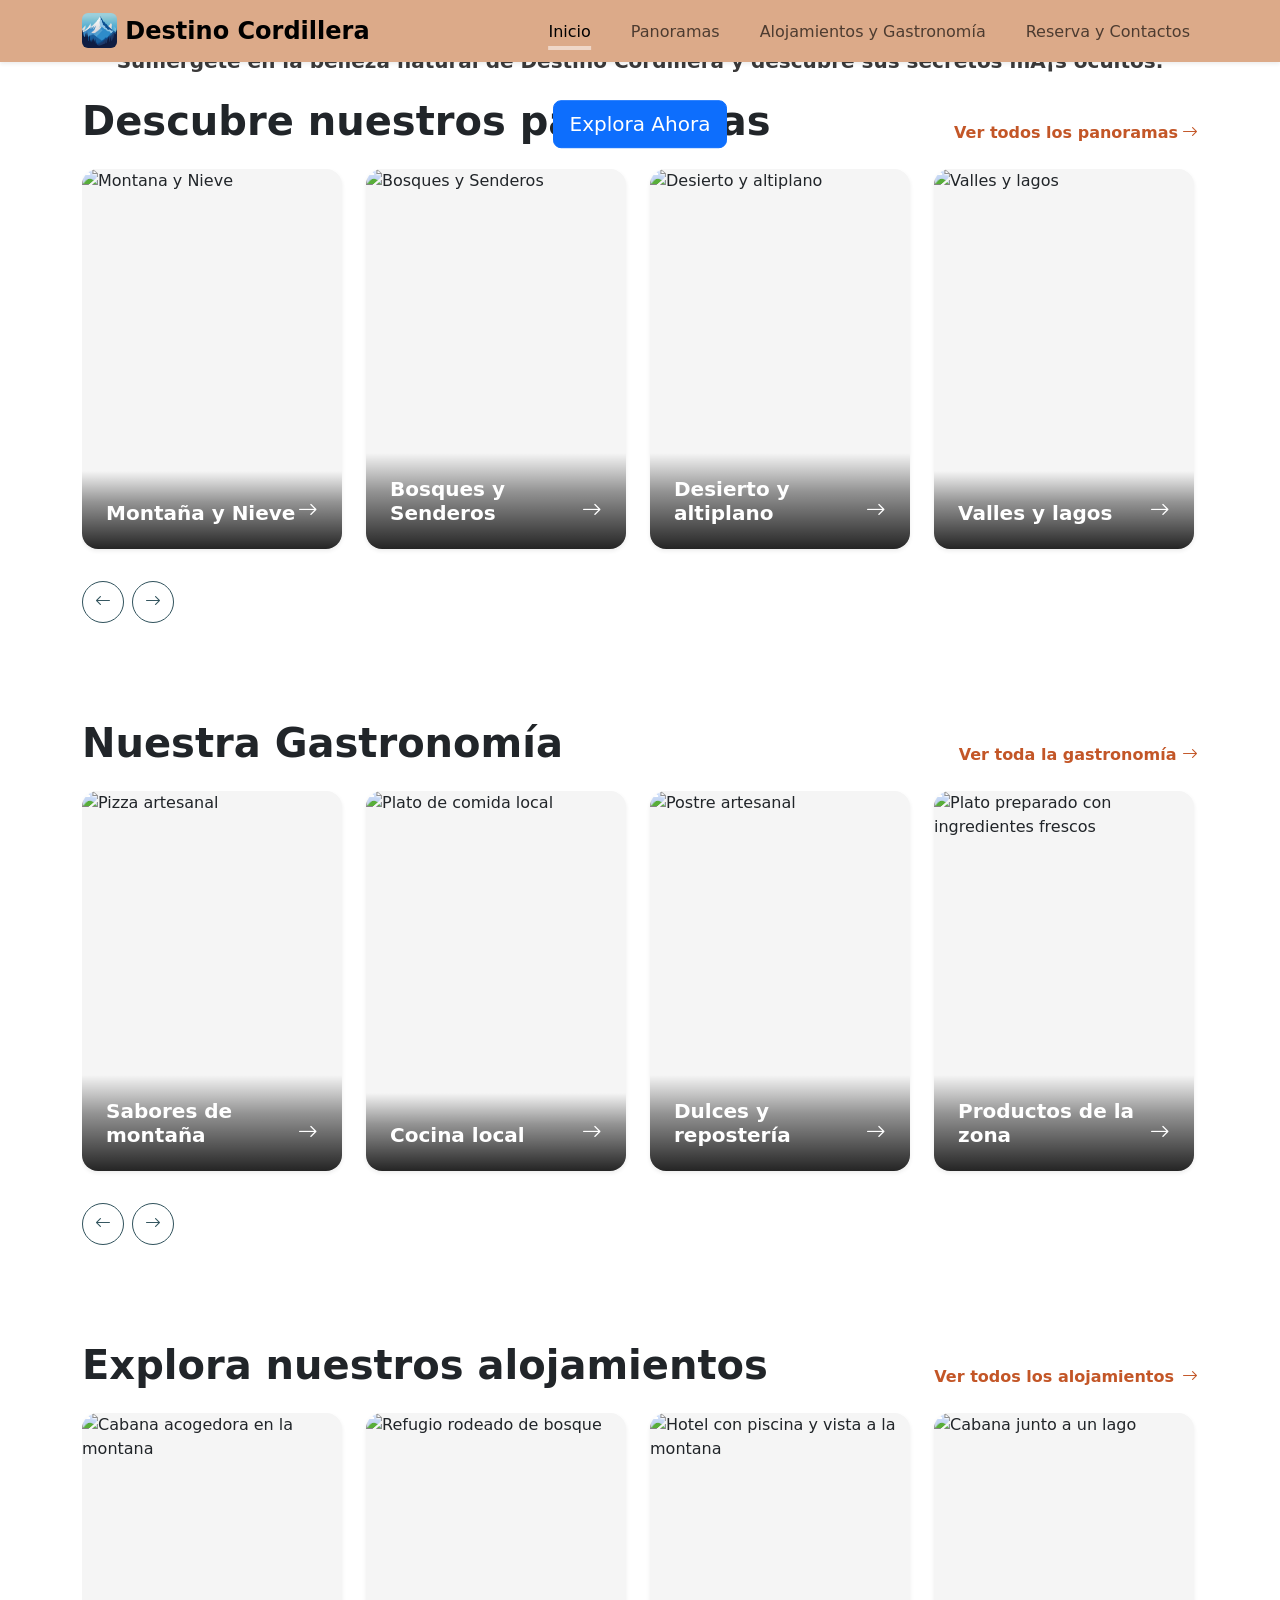
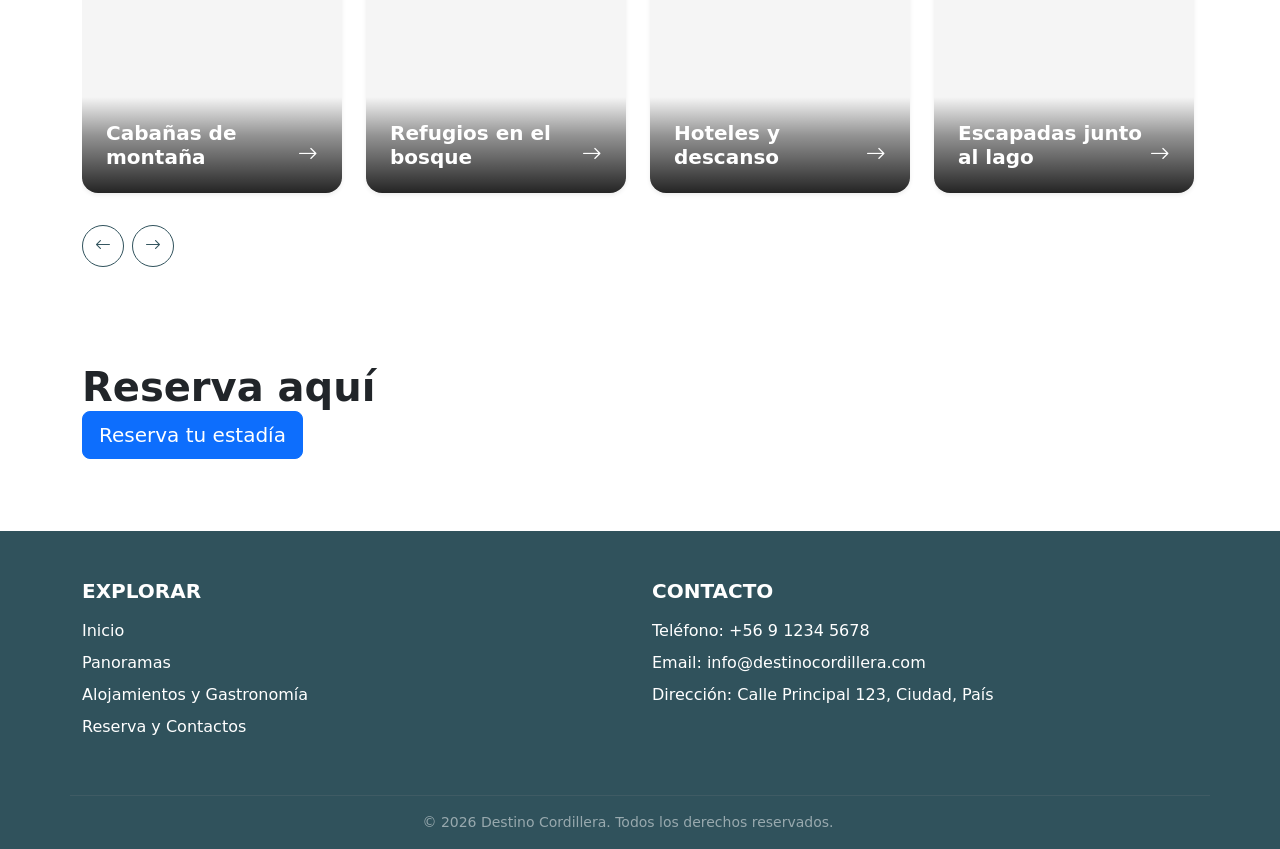
==== index.html @ 6c499d44 "solucion de main duplicado, causado por merge" ====
﻿<!DOCTYPE html>
<html lang="ES-es">

<head>
    <meta charset="UTF-8">
    <meta name="viewport" content="width=device-width, initial-scale=1.0">
    <title>Destino Cordillera | Inicio</title>
    <link href="https://cdn.jsdelivr.net/npm/bootstrap@5.3.2/dist/css/bootstrap.min.css" rel="stylesheet">
    <link rel="stylesheet" href="https://cdn.jsdelivr.net/npm/bootstrap-icons@1.11.3/font/bootstrap-icons.min.css">
    <link rel="stylesheet" href="css/styles.css">
</head>

<body class="d-flex flex-column min-vh-100">

    <header>
        <nav class="navbar navbar-expand-lg navbar-light fixed-top shadow-sm main-navbar">
            <div class="container">
                <a class="navbar-brand fw-bold fs-4" href="index.html">
                    <img src="img/logo.jpg" alt="Logo" class="d-inline-block align-top rounded" width="35" height="35">
                    Destino Cordillera
                </a>
                <button class="navbar-toggler border-0" type="button" data-bs-toggle="collapse"
                    data-bs-target="#navbarNav" aria-controls="navbarNav" aria-expanded="false"
                    aria-label="Toggle navigation">
                    <span class="navbar-toggler-icon"></span>
                </button>
                <div class="collapse navbar-collapse" id="navbarNav">
                    <ul class="navbar-nav ms-auto gap-4">
                        <li class="nav-item">
                            <a class="nav-link active" href="index.html">Inicio</a>
                        </li>
                        <li class="nav-item">
                            <a class="nav-link" href="panoramas.html">Panoramas</a>
                        </li>
                        <li class="nav-item">
                            <a class="nav-link" href="alojamiento.html">Alojamientos y Gastronomí­a</a>
                        </li>
                        <li class="nav-item">
                            <a class="nav-link" href="reserva.html">Reserva y Contactos</a>
                        </li>
                    </ul>
                </div>
            </div>
        </nav>
    </header>

    <main class="flex-grow-1">
        <section class="hero-section position-relative text-center text-white">
            <img src="https://q-xx.bstatic.com/xdata/images/city/1200x630/1012278.jpg?k=64abf03d59634616da13c08c743e1746db483215172b7a6835ac1a18d95edab0&o="
                alt="Hero Image" class="hero-image img-fluid rounded-bottom" loading="lazy">
            <div class="position-absolute top-50 start-50 translate-middle w-100 px-3">
                <h1 class="display-3 fw-bold mb-3 shadow-text hero-title">Descubre la Magia de Destino
                    Cordillera</h1>
                <p class="lead mb-4 shadow-text fw-bold hero-copy">Sumérgete en la belleza natural de
                    Destino Cordillera y descubre sus secretos mÃ¡s ocultos.</p>
                <a href="panoramas.html" class="btn btn-primary btn-lg">Explora Ahora</a>
            </div>
        </section>

        <section class="container my-5 py-4">
            <div class="d-flex justify-content-between align-items-end mb-4">
                <h2 class="display-6 fw-bold mb-0">Descubre nuestros panoramas</h2>
                <a href="panoramas.html"
                    class="text-decoration-none fw-semibold d-inline-flex align-items-center gap-1 section-link">
                    Ver todos los panoramas <i class="bi bi-arrow-right"></i>
                </a>
            </div>

            <div class="carousel-custom-wrapper position-relative">
                <div class="carousel-cards-track d-flex gap-4 overflow-x-auto pb-3" id="panoramasTrack">
                    <article class="carousel-card position-relative rounded-4 overflow-hidden flex-shrink-0 shadow-sm">
                        <img src="https://images.unsplash.com/photo-1506744038136-46273834b3fb?auto=format&fit=crop&w=800&q=80"
                            alt="Montana y Nieve" class="w-100 h-100 object-fit-cover">
                        <div
                            class="overlay-card position-absolute bottom-0 start-0 w-100 p-4 d-flex justify-content-between align-items-end text-white">
                            <h3 class="h5 fw-bold mb-0">Montaña y Nieve</h3>
                            <a href="panoramas.html" class="btn-card-arrow text-white"
                                aria-label="Ver Montaña y Nieve">
                                <i class="bi bi-arrow-right fs-5"></i>
                            </a>
                        </div>
                    </article>

                    <article class="carousel-card position-relative rounded-4 overflow-hidden flex-shrink-0 shadow-sm">
                        <img src="https://images.unsplash.com/photo-1448375240586-882707db888b?auto=format&fit=crop&w=800&q=80"
                            alt="Bosques y Senderos" class="w-100 h-100 object-fit-cover">
                        <div
                            class="overlay-card position-absolute bottom-0 start-0 w-100 p-4 d-flex justify-content-between align-items-end text-white">
                            <h3 class="h5 fw-bold mb-0">Bosques y Senderos</h3>
                            <a href="panoramas.html" class="btn-card-arrow text-white"
                                aria-label="Ver Bosques y Senderos">
                                <i class="bi bi-arrow-right fs-5"></i>
                            </a>
                        </div>
                    </article>

                    <article class="carousel-card position-relative rounded-4 overflow-hidden flex-shrink-0 shadow-sm">
                        <img src="https://images.unsplash.com/photo-1509316785289-025f5b846b35?auto=format&fit=crop&w=800&q=80"
                            alt="Desierto y altiplano" class="w-100 h-100 object-fit-cover" loading="lazy">
                        <div
                            class="overlay-card position-absolute bottom-0 start-0 w-100 p-4 d-flex justify-content-between align-items-end text-white">
                            <h3 class="h5 fw-bold mb-0">Desierto y altiplano</h3><a href="panoramas.html"
                                class="btn-card-arrow text-white" aria-label="Ver desierto y altiplano"><i
                                    class="bi bi-arrow-right fs-5"></i></a>
                        </div>
                    </article>

                    <article class="carousel-card position-relative rounded-4 overflow-hidden flex-shrink-0 shadow-sm">
                        <img src="https://images.unsplash.com/photo-1500530855697-b586d89ba3ee?auto=format&fit=crop&w=800&q=80"
                            alt="Valles y lagos" class="w-100 h-100 object-fit-cover" loading="lazy">
                        <div
                            class="overlay-card position-absolute bottom-0 start-0 w-100 p-4 d-flex justify-content-between align-items-end text-white">
                            <h3 class="h5 fw-bold mb-0">Valles y lagos</h3><a href="panoramas.html"
                                class="btn-card-arrow text-white" aria-label="Ver valles y lagos"><i
                                    class="bi bi-arrow-right fs-5"></i></a>
                        </div>
                    </article>
                </div>
                <div class="d-flex gap-2 mt-3">
                    <button
                        class="btn btn-outline-secondary rounded-circle carousel-nav-btn d-flex align-items-center justify-content-center"
                        data-carousel="panoramasTrack" data-direction="-1" aria-label="Ver panoramas anteriores">
                        <i class="bi bi-arrow-left"></i>
                    </button>
                    <button
                        class="btn btn-outline-secondary rounded-circle carousel-nav-btn d-flex align-items-center justify-content-center"
                        data-carousel="panoramasTrack" data-direction="1" aria-label="Ver más panoramas">
                        <i class="bi bi-arrow-right"></i>
                    </button>
                </div>
            </div>
            </div>
        </section>

        <section class="container my-5 py-4">
            <div class="d-flex justify-content-between align-items-end mb-4">
                <h2 class="display-6 fw-bold mb-0">Nuestra Gastronomía</h2>
                <a href="alojamiento.html" class="text-decoration-none fw-semibold section-link">Ver toda la
                    gastronomía <i class="bi bi-arrow-right"></i></a>
            </div>
            <div class="carousel-custom-wrapper position-relative">
                <div class="carousel-cards-track d-flex gap-4 overflow-x-auto pb-3" id="gastronomiaTrack">
                    <article class="carousel-card position-relative rounded-4 overflow-hidden flex-shrink-0 shadow-sm">
                        <img src="https://images.unsplash.com/photo-1513104890138-7c749659a591?auto=format&fit=crop&w=800&q=80"
                            alt="Pizza artesanal" class="w-100 h-100 object-fit-cover" loading="lazy">
                        <div
                            class="overlay-card position-absolute bottom-0 start-0 w-100 p-4 d-flex justify-content-between align-items-end text-white">
                            <h3 class="h5 fw-bold mb-0">Sabores de montaña</h3><a href="alojamiento.html"
                                class="btn-card-arrow text-white" aria-label="Ver sabores de montaña"><i
                                    class="bi bi-arrow-right fs-5"></i></a>
                        </div>
                    </article>
                    <article class="carousel-card position-relative rounded-4 overflow-hidden flex-shrink-0 shadow-sm">
                        <img src="https://images.unsplash.com/photo-1547592180-85f173990554?auto=format&fit=crop&w=800&q=80"
                            alt="Plato de comida local" class="w-100 h-100 object-fit-cover" loading="lazy">
                        <div
                            class="overlay-card position-absolute bottom-0 start-0 w-100 p-4 d-flex justify-content-between align-items-end text-white">
                            <h3 class="h5 fw-bold mb-0">Cocina local</h3><a href="alojamiento.html"
                                class="btn-card-arrow text-white" aria-label="Ver cocina local"><i
                                    class="bi bi-arrow-right fs-5"></i></a>
                        </div>
                    </article>
                    <article class="carousel-card position-relative rounded-4 overflow-hidden flex-shrink-0 shadow-sm">
                        <img src="https://images.unsplash.com/photo-1488477181946-6428a0291777?auto=format&fit=crop&w=800&q=80"
                            alt="Postre artesanal" class="w-100 h-100 object-fit-cover" loading="lazy">
                        <div
                            class="overlay-card position-absolute bottom-0 start-0 w-100 p-4 d-flex justify-content-between align-items-end text-white">
                            <h3 class="h5 fw-bold mb-0">Dulces y repostería</h3><a href="alojamiento.html"
                                class="btn-card-arrow text-white" aria-label="Ver dulces y repostería"><i
                                    class="bi bi-arrow-right fs-5"></i></a>
                        </div>
                    </article>
                    <article class="carousel-card position-relative rounded-4 overflow-hidden flex-shrink-0 shadow-sm">
                        <img src="https://images.unsplash.com/photo-1476224203421-9ac39bcb3327?auto=format&fit=crop&w=800&q=80"
                            alt="Plato preparado con ingredientes frescos" class="w-100 h-100 object-fit-cover"
                            loading="lazy">
                        <div
                            class="overlay-card position-absolute bottom-0 start-0 w-100 p-4 d-flex justify-content-between align-items-end text-white">
                            <h3 class="h5 fw-bold mb-0">Productos de la zona</h3><a href="alojamiento.html"
                                class="btn-card-arrow text-white" aria-label="Ver productos de la zona"><i
                                    class="bi bi-arrow-right fs-5"></i></a>
                        </div>
                    </article>
                </div>
                <div class="d-flex gap-2 mt-3">
                    <button
                        class="btn btn-outline-secondary rounded-circle carousel-nav-btn d-flex align-items-center justify-content-center"
                        data-carousel="gastronomiaTrack" data-direction="-1" aria-label="Anterior"><i
                            class="bi bi-arrow-left"></i></button>
                    <button
                        class="btn btn-outline-secondary rounded-circle carousel-nav-btn d-flex align-items-center justify-content-center"
                        data-carousel="gastronomiaTrack" data-direction="1" aria-label="Siguiente"><i
                            class="bi bi-arrow-right"></i></button>
                </div>
            </div>
        </section>

        <section class="container my-5 py-4">
            <div class="d-flex justify-content-between align-items-end mb-4">
                <h2 class="display-6 fw-bold mb-0">Explora nuestros alojamientos</h2>
                <a href="alojamiento.html"
                    class="text-decoration-none fw-semibold section-link d-inline-flex align-items-center gap-2">Ver
                    todos los alojamientos <i class="bi bi-arrow-right"></i></a>
            </div>
            <div class="carousel-custom-wrapper position-relative">
                <div class="carousel-cards-track d-flex gap-4 overflow-x-auto pb-3" id="alojamientosTrack">
                    <article class="carousel-card position-relative rounded-4 overflow-hidden flex-shrink-0 shadow-sm">
                        <img src="https://images.unsplash.com/photo-1445019980597-93fa8acb246c?auto=format&fit=crop&w=800&q=80"
                            alt="Cabana acogedora en la montana" class="w-100 h-100 object-fit-cover" loading="lazy">
                        <div
                            class="overlay-card position-absolute bottom-0 start-0 w-100 p-4 d-flex justify-content-between align-items-end text-white">
                            <h3 class="h5 fw-bold mb-0">Cabañas de montaña</h3><a href="alojamiento.html"
                                class="btn-card-arrow text-white" aria-label="Ver cabañas de montaña"><i
                                    class="bi bi-arrow-right fs-5"></i></a>
                        </div>
                    </article>
                    <article class="carousel-card position-relative rounded-4 overflow-hidden flex-shrink-0 shadow-sm">
                        <img src="https://images.unsplash.com/photo-1510798831971-661eb04b3739?auto=format&fit=crop&w=800&q=80"
                            alt="Refugio rodeado de bosque" class="w-100 h-100 object-fit-cover" loading="lazy">
                        <div
                            class="overlay-card position-absolute bottom-0 start-0 w-100 p-4 d-flex justify-content-between align-items-end text-white">
                            <h3 class="h5 fw-bold mb-0">Refugios en el bosque</h3><a href="alojamiento.html"
                                class="btn-card-arrow text-white" aria-label="Ver refugios en el bosque"><i
                                    class="bi bi-arrow-right fs-5"></i></a>
                        </div>
                    </article>
                    <article class="carousel-card position-relative rounded-4 overflow-hidden flex-shrink-0 shadow-sm">
                        <img src="https://images.unsplash.com/photo-1566073771259-6a8506099945?auto=format&fit=crop&w=800&q=80"
                            alt="Hotel con piscina y vista a la montana" class="w-100 h-100 object-fit-cover"
                            loading="lazy">
                        <div
                            class="overlay-card position-absolute bottom-0 start-0 w-100 p-4 d-flex justify-content-between align-items-end text-white">
                            <h3 class="h5 fw-bold mb-0">Hoteles y descanso</h3><a href="alojamiento.html"
                                class="btn-card-arrow text-white" aria-label="Ver hoteles y descanso"><i
                                    class="bi bi-arrow-right fs-5"></i></a>
                        </div>
                    </article>
                    <article class="carousel-card position-relative rounded-4 overflow-hidden flex-shrink-0 shadow-sm">
                        <img src="https://images.unsplash.com/photo-1449158743715-0a90ebb6d2d8?auto=format&fit=crop&w=800&q=80"
                            alt="Cabana junto a un lago" class="w-100 h-100 object-fit-cover" loading="lazy">
                        <div
                            class="overlay-card position-absolute bottom-0 start-0 w-100 p-4 d-flex justify-content-between align-items-end text-white">
                            <h3 class="h5 fw-bold mb-0">Escapadas junto al lago</h3><a href="alojamiento.html"
                                class="btn-card-arrow text-white" aria-label="Ver escapadas junto al lago"><i
                                    class="bi bi-arrow-right fs-5"></i></a>
                        </div>
                    </article>
                </div>
                <div class="d-flex gap-2 mt-3">
                    <button
                        class="btn btn-outline-secondary rounded-circle carousel-nav-btn d-flex align-items-center justify-content-center"
                        data-carousel="alojamientosTrack" data-direction="-1"
                        aria-label="Ver alojamientos anteriores"><i class="bi bi-arrow-left"></i></button>
                    <button
                        class="btn btn-outline-secondary rounded-circle carousel-nav-btn d-flex align-items-center justify-content-center"
                        data-carousel="alojamientosTrack" data-direction="1" aria-label="Ver más alojamientos"><i
                            class="bi bi-arrow-right"></i></button>
                </div>
            </div>
        </section>

        <section class="container my-5 py-4">
            <h2 class="display-6 fw-bold mb-0">Reserva aquí</h2>
            <a href="reserva.html" class="btn btn-primary btn-lg">Reserva tu estadía</a>
        </section>
    </main>


    <footer class="site-footer bg-dark text-white pt-5 pb-3 mt-auto">
        <div class="container">
            <div class="row">
                <div class="col-lg-6 col-md-6 mb-4">
                    <h5 class="fw-bold text-uppercase mb-3">Explorar</h5>
                    <ul class="list-unstyled">
                        <li class="mb-2"><a href="index.html" class="text-decoration-none text-white-50 footer-link">Inicio</a></li>
                        <li class="mb-2"><a href="panoramas.html" class="text-decoration-none text-white-50 footer-link">Panoramas</a></li>
                        <li class="mb-2"><a href="alojamiento.html" class="text-decoration-none text-white-50 footer-link">Alojamientos y Gastronomía</a></li>
                        <li class="mb-2"><a href="reserva.html" class="text-decoration-none text-white-50 footer-link">Reserva y Contactos</a></li>
                    </ul>
                </div>
                <div class="col-lg-6 col-md-12 mb-4">
                    <h5 class="fw-bold text-uppercase mb-3">Contacto</h5>
                    <ul class="list-unstyled text-white-50">
                        <li class="mb-2" style="color: white;">Teléfono: +56 9 1234 5678</li>
                        <li class="mb-2"style="color: white;">Email: <a href="mailto:info@destinocordillera.com" class="text-decoration-none text-white-50"style="color: white;">info@destinocordillera.com</a></li>
                        <li class="mb-2"style="color: white;">Dirección: Calle Principal 123, Ciudad, País</li>
                    </ul>
                </div>

                <hr class="border-secondary mb-3 mt-3">

                <div class="row align-items-center">
                    <div class="col-md-12 text-center">
                        <p class="text-white-50 small mb-0">&copy; 2026 Destino Cordillera. Todos los derechos reservados.</p>
                    </div>
                </div>
            </div>
        </div>
    </footer>

    <script src="https://cdn.jsdelivr.net/npm/bootstrap@5.3.2/dist/js/bootstrap.bundle.min.js"></script>
    <script>
        document.querySelectorAll("[data-carousel][data-direction]").forEach((button) => {
            button.addEventListener("click", () => {
                const track = document.getElementById(button.dataset.carousel);
                track.scrollBy({ left: Number(button.dataset.direction) * track.clientWidth * 0.75, behavior: "smooth" });
            });
        });
    </script>
</body>
</html>
---- css/styles.css ----
﻿.navbar-nav .nav-link {
    position: relative;
    padding-bottom: 6px;
}

.navbar-nav .nav-link::after {
    content: "";
    position: absolute;
    width: 0;
    height: 4px;
    bottom: 0;
    left: 50%;
    background-color: #EFD7C8;
    transition: all 0.3s ease;
    transform: translateX(-50%);
}

.navbar-nav .nav-item .nav-link:hover::after,
.navbar-nav .nav-item .nav-link.active::after {
    width: 75%;
}
.hero-image {
    width: 100%;
    height: auto;
    object-fit: cover;
    max-height: 500px;
}

/* Estilos de las tarjetas de panoramas */
.panoramas-section {
    margin-top: 70px;
}

.panoramas-intro {
    max-width: 760px;
}

.panoramas-kicker {
    color: #C35627;
    letter-spacing: .12em;
}

.panoramas-card-image {
    height: 210px;
    object-fit: cover;
}

.panoramas-badge {
    background-color: #EFD7C8;
    color: #593D2E;
}

/* Estilos para el Carrusel */
.carousel-cards-track {
    scroll-behavior: smooth;
    -webkit-overflow-scrolling: touch;
    scrollbar-width: none; /* Firefox */
}

.carousel-cards-track::-webkit-scrollbar {
    display: none;
}

/* Tarjetas índice */
.carousel-card {
    width: 260px;
    height: 380px;
    cursor: pointer;
    background-color: #f5f5f5;
    transition: transform 0.3s ease, box-shadow 0.3s ease;
}

.carousel-card:hover {
    transform: translateY(-5px);
    box-shadow: 0 10px 20px rgba(0, 0, 0, 0.15) !important;
}

.carousel-card img {
    transition: transform 0.4s ease;
}

.carousel-card:hover img {
    transform: scale(1.05);
}

/* Degradado inferior para resaltar texto y flecha */
.overlay-card {
    background: linear-gradient(to top, rgba(0, 0, 0, 0.85) 0%, rgba(0, 0, 0, 0.4) 60%, transparent 100%);
    z-index: 2;
}

.btn-card-arrow {
    display: inline-flex;
    align-items: center;
    justify-content: center;
    transition: transform 0.2s ease;
}

.carousel-card:hover .btn-card-arrow {
    transform: translateX(4px);
}

/* Botones circulares de navegación inferior */
.carousel-nav-btn {
    width: 42px;
    height: 42px;
    border-color: #30525C !important;
    color: #30525C !important;
    transition: all 0.2s ease;
}

.carousel-nav-btn:hover {
    background-color: #30525C !important;
    color: #fff !important;
}

/* Colores compartidos del encabezado y pie de página */
.main-navbar {
    background-color: #DCAA89;
}

.hero-title {
    color: #C35627;
}

.hero-copy {
    color: #3b3a3a;
}

.section-link {
    color: #C35627;
}

.site-footer {
    background-color: #30525C !important;
}

.site-footer a {
    color: #fff !important;
}

.footer-link,
.footer-contact-link {
    color: #fff !important;
}
    max-height: 500px; /* Ajusta la altura mÃ¡xima segÃºn tus necesidades */
}
/* Estilos de las tarjetas de panoramas */
.panoramas-section {
    margin-top: 70px;
}

.panoramas-intro {
    max-width: 760px;
}

.panoramas-kicker {
    color: #C35627;
    letter-spacing: .12em;
}

.panoramas-card-image {
    height: 210px;
    object-fit: cover;
}

.panoramas-badge {
    background-color: #EFD7C8;
    color: #593D2E;
}
/* Colores compartidos del encabezado y pie de página */
.navbar {
    background-color: #DCAA89;
}

.site-footer {
    background-color: #30525C !important;
}

.site-footer a {
    color: #fff !important;
}

.carrusel-tarjetas{
    overflow-x: auto;
    scroll-snap-type: x mandatory;
    -webkit-overflow-scrolling: touch;
}

.carrusel-tarjetas .card {
    min-width: 320px;
    max-width: 320px;
    scroll-snap-align: start;
    flex: 0 0 auto;
}

.carrusel-tarjetas::-webkit-scrollbar {
    height: 10px;
}
.carrusel-tarjetas::-webkit-scrollbar-track{
    background: #f1f1f1;
    border-radius: 10px;
}
.carrusel-tarjetas::-webkit-scrollbar-thumb{
    background: #DCAA89;
    border-radius: 10px;
}
.carrusel-tarjetas::-webkit-scrollbar-thumb:hover {
    background: #c35627;
}

.sombra-card {
    transition: transform 0.3s ease, box-shadow 0.3s ease;
}

.sombra-card:hover {
    transform: translateY(-8px);
    box-shadow: 0 1rem 3rem rgba(0,0,0,.175) !important;
}
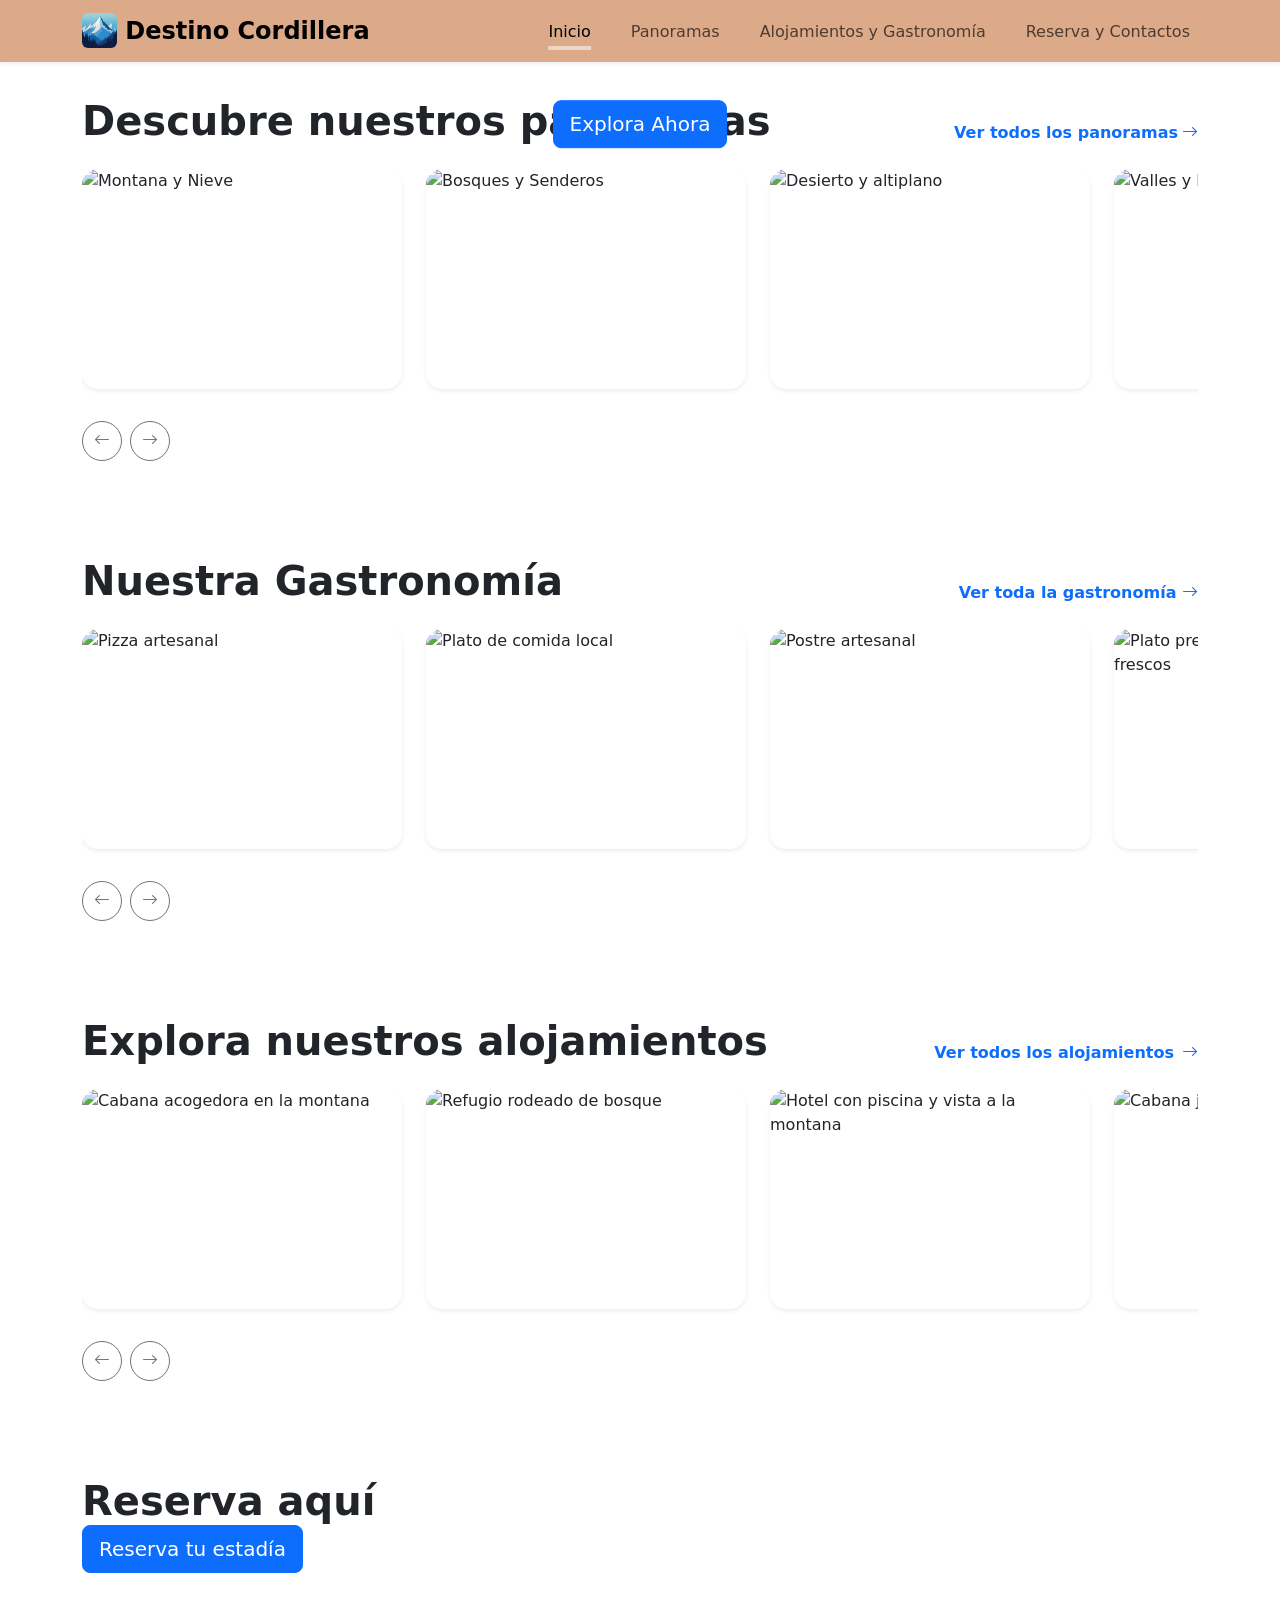
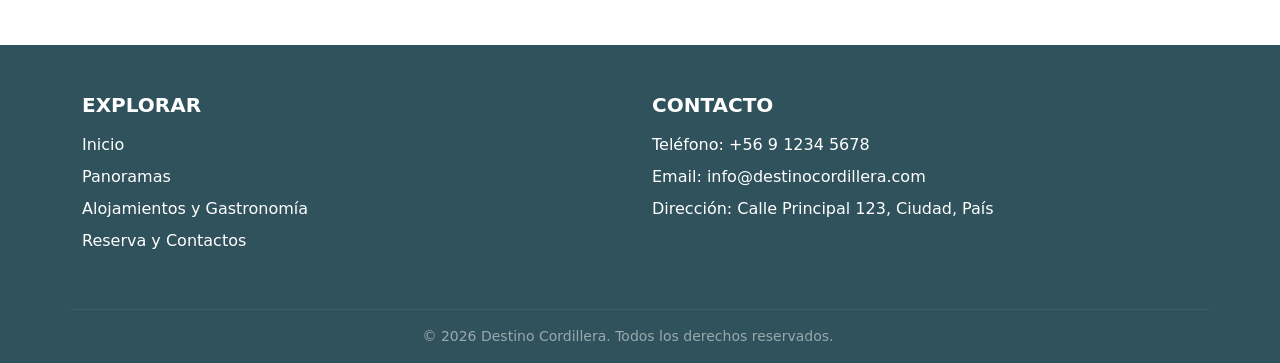
==== commit 76c54b83: "Arreglo de dimensiónes de las imágenes en index + reorganización/unificación de algunos estilos css" ====
--- a/index.html
+++ b/index.html
@@ -52,7 +52,7 @@
                 <h1 class="display-3 fw-bold mb-3 shadow-text hero-title">Descubre la Magia de Destino
                     Cordillera</h1>
                 <p class="lead mb-4 shadow-text fw-bold hero-copy">Sumérgete en la belleza natural de
-                    Destino Cordillera y descubre sus secretos mÃ¡s ocultos.</p>
+                    Destino Cordillera y descubre sus secretos más ocultos.</p>
                 <a href="panoramas.html" class="btn btn-primary btn-lg">Explora Ahora</a>
             </div>
         </section>
--- a/css/styles.css
+++ b/css/styles.css
@@ -23,9 +23,54 @@
     width: 100%;
     height: auto;
     object-fit: cover;
-    max-height: 500px;
-}
-
+    max-height: 500px; /* Ajusta la altura mÃ¡xima segÃºn tus necesidades */
+}
+.carousel-card {
+    flex: 0 0 320px;
+    width: 320px;
+    height: 220px;
+}
+
+.carousel-card img {
+    display: block;
+    object-fit: cover;
+}
+
+.carousel-cards-track {
+    scrollbar-width: thin;
+    scrollbar-color: #DCAA89 #f1f1f1;
+}
+
+.carousel-cards-track::-webkit-scrollbar {
+    height: 10px;
+}
+
+.carousel-cards-track::-webkit-scrollbar-track {
+    background: #f1f1f1;
+    border-radius: 10px;
+}
+
+.carousel-cards-track::-webkit-scrollbar-thumb {
+    background: #DCAA89;
+    border-radius: 10px;
+}
+
+.carousel-cards-track::-webkit-scrollbar-thumb:hover {
+    background: #c35627;
+}
+
+.carousel-nav-btn {
+    width: 40px;
+    height: 40px;
+}
+
+@media (max-width: 575.98px) {
+    .carousel-card {
+        flex-basis: min(82vw, 320px);
+        width: min(82vw, 320px);
+        height: 200px;
+    }
+}
 /* Estilos de las tarjetas de panoramas */
 .panoramas-section {
     margin-top: 70px;
@@ -45,129 +90,6 @@
     object-fit: cover;
 }
 
-.panoramas-badge {
-    background-color: #EFD7C8;
-    color: #593D2E;
-}
-
-/* Estilos para el Carrusel */
-.carousel-cards-track {
-    scroll-behavior: smooth;
-    -webkit-overflow-scrolling: touch;
-    scrollbar-width: none; /* Firefox */
-}
-
-.carousel-cards-track::-webkit-scrollbar {
-    display: none;
-}
-
-/* Tarjetas índice */
-.carousel-card {
-    width: 260px;
-    height: 380px;
-    cursor: pointer;
-    background-color: #f5f5f5;
-    transition: transform 0.3s ease, box-shadow 0.3s ease;
-}
-
-.carousel-card:hover {
-    transform: translateY(-5px);
-    box-shadow: 0 10px 20px rgba(0, 0, 0, 0.15) !important;
-}
-
-.carousel-card img {
-    transition: transform 0.4s ease;
-}
-
-.carousel-card:hover img {
-    transform: scale(1.05);
-}
-
-/* Degradado inferior para resaltar texto y flecha */
-.overlay-card {
-    background: linear-gradient(to top, rgba(0, 0, 0, 0.85) 0%, rgba(0, 0, 0, 0.4) 60%, transparent 100%);
-    z-index: 2;
-}
-
-.btn-card-arrow {
-    display: inline-flex;
-    align-items: center;
-    justify-content: center;
-    transition: transform 0.2s ease;
-}
-
-.carousel-card:hover .btn-card-arrow {
-    transform: translateX(4px);
-}
-
-/* Botones circulares de navegación inferior */
-.carousel-nav-btn {
-    width: 42px;
-    height: 42px;
-    border-color: #30525C !important;
-    color: #30525C !important;
-    transition: all 0.2s ease;
-}
-
-.carousel-nav-btn:hover {
-    background-color: #30525C !important;
-    color: #fff !important;
-}
-
-/* Colores compartidos del encabezado y pie de página */
-.main-navbar {
-    background-color: #DCAA89;
-}
-
-.hero-title {
-    color: #C35627;
-}
-
-.hero-copy {
-    color: #3b3a3a;
-}
-
-.section-link {
-    color: #C35627;
-}
-
-.site-footer {
-    background-color: #30525C !important;
-}
-
-.site-footer a {
-    color: #fff !important;
-}
-
-.footer-link,
-.footer-contact-link {
-    color: #fff !important;
-}
-    max-height: 500px; /* Ajusta la altura mÃ¡xima segÃºn tus necesidades */
-}
-/* Estilos de las tarjetas de panoramas */
-.panoramas-section {
-    margin-top: 70px;
-}
-
-.panoramas-intro {
-    max-width: 760px;
-}
-
-.panoramas-kicker {
-    color: #C35627;
-    letter-spacing: .12em;
-}
-
-.panoramas-card-image {
-    height: 210px;
-    object-fit: cover;
-}
-
-.panoramas-badge {
-    background-color: #EFD7C8;
-    color: #593D2E;
-}
 /* Colores compartidos del encabezado y pie de página */
 .navbar {
     background-color: #DCAA89;
@@ -181,40 +103,140 @@
     color: #fff !important;
 }
 
-.carrusel-tarjetas{
-    overflow-x: auto;
-    scroll-snap-type: x mandatory;
-    -webkit-overflow-scrolling: touch;
-}
-
-.carrusel-tarjetas .card {
-    min-width: 320px;
-    max-width: 320px;
-    scroll-snap-align: start;
+/* Seccion de CSS para la pagina de Reservas */ 
+
+.body-reserva {
+    font-family: system-ui, -apple-system, BlinkMacSystemFont, 'Segoe UI', Roboto, Oxygen, Ubuntu, Cantarell, 'Open Sans', 'Helvetica Neue', sans-serif;
+    color: #212529;  
+    background-color: #f8f9fa;
+    display: flex;
+    flex-direction: column;
+    min-height: 100vh;
+    margin: 0;
+    padding: 0;
+}
+
+.header-reserva{
+    background-color: #DCAA89;
+    box-shadow: 0 0.125rem 0.25rem rgba(0,0,0,.075);
+    position: sticky;
+    top: 0;
+    z-index: 1000;
+    margin: 0;
+    padding: 0;
+}
+
+.nav-reserva{
+    display: flex;
+    align-items: center;
+    justify-content: space-between;
+    max-width: 1320px;
+    margin: 0 auto;
+    padding: 0.5rem 0.75rem;   
+}
+
+.logo-reserva{
+    display: flex;
+    align-items: center;
+    gap: 10px;
+    font-size: calc(1.275rem + 0.3vw);
+    font-weight: 700;
+    text-decoration: none;
+    color: #060606;
+}
+
+.logo-reserva img{
+    width: 35px;
+    height: 35px;
+}
+
+.menu-reserva{
+    list-style: none;
+    display: flex;
+    gap: 1.5rem ;
+    margin: 0;
+    padding: 0;
+}
+.menu-reserva a {
+    text-decoration: none;
+    color: #000000;
+}
+
+.main-reserva{
+    flex-grow: 1;
+    max-width: 1200px;
+    margin: 0 auto;
+    padding: 3rem 1.5rem;
+    width: 100%;
+    box-sizing: border-box;
+    margin-top: 70px;
+}
+
+.footer-reserva {
+    background-color: #30525C;
+    color: white;
+    padding: 3rem 1.5rem 1rem;
+    margin-top: auto;
+}
+
+.footer-contenido {
+    width: 100%;
+    max-width: 1320px;
+    margin: 0 auto;
+    margin-bottom: 2rem;
+}
+.footer-row{
+    display: flex;
+    flex-wrap: wrap;
+    margin-right: -0.75rem;
+    margin-left: -0.75rem;
+}
+
+.footer-columna {
     flex: 0 0 auto;
-}
-
-.carrusel-tarjetas::-webkit-scrollbar {
-    height: 10px;
-}
-.carrusel-tarjetas::-webkit-scrollbar-track{
-    background: #f1f1f1;
-    border-radius: 10px;
-}
-.carrusel-tarjetas::-webkit-scrollbar-thumb{
-    background: #DCAA89;
-    border-radius: 10px;
-}
-.carrusel-tarjetas::-webkit-scrollbar-thumb:hover {
-    background: #c35627;
-}
-
-.sombra-card {
-    transition: transform 0.3s ease, box-shadow 0.3s ease;
-}
-
-.sombra-card:hover {
-    transform: translateY(-8px);
-    box-shadow: 0 1rem 3rem rgba(0,0,0,.175) !important;
-}
-
+    width: 50%; 
+    padding-right: 0.75rem;
+    padding-left: 0.75rem;
+    margin-bottom: 1.5rem;
+    box-sizing: border-box;
+}
+
+.footer-columna h5 {
+    font-size: 1.25rem; 
+    font-weight: 700; 
+    text-transform: uppercase;
+    margin-top: 0;
+    margin-bottom: 1rem;
+}
+
+.footer-columna ul {
+    list-style: none;
+    padding: 0;
+    margin: 0;
+}
+
+.footer-columna ul li {
+    margin-bottom: 0.5rem; 
+    font-size: 1rem; 
+    color: rgba(255, 255, 255, 0.5); 
+}
+
+.footer-columna ul li a {
+    color: white;
+    text-decoration: none;
+}
+
+.footer-copyright {
+    text-align: center;
+    border-top: 1px solid rgba(255, 255, 255, 0.2);
+    padding-top: 0.5rem;
+    color: rgba(255, 255, 255, 0.5);
+    font-size: 0.9rem;
+    margin: 0;
+}
+
+.footer-copyright p{
+    margin: 0;
+    font-size: 0.875rem; 
+    color: rgba(255, 255, 255, 0.5);
+}
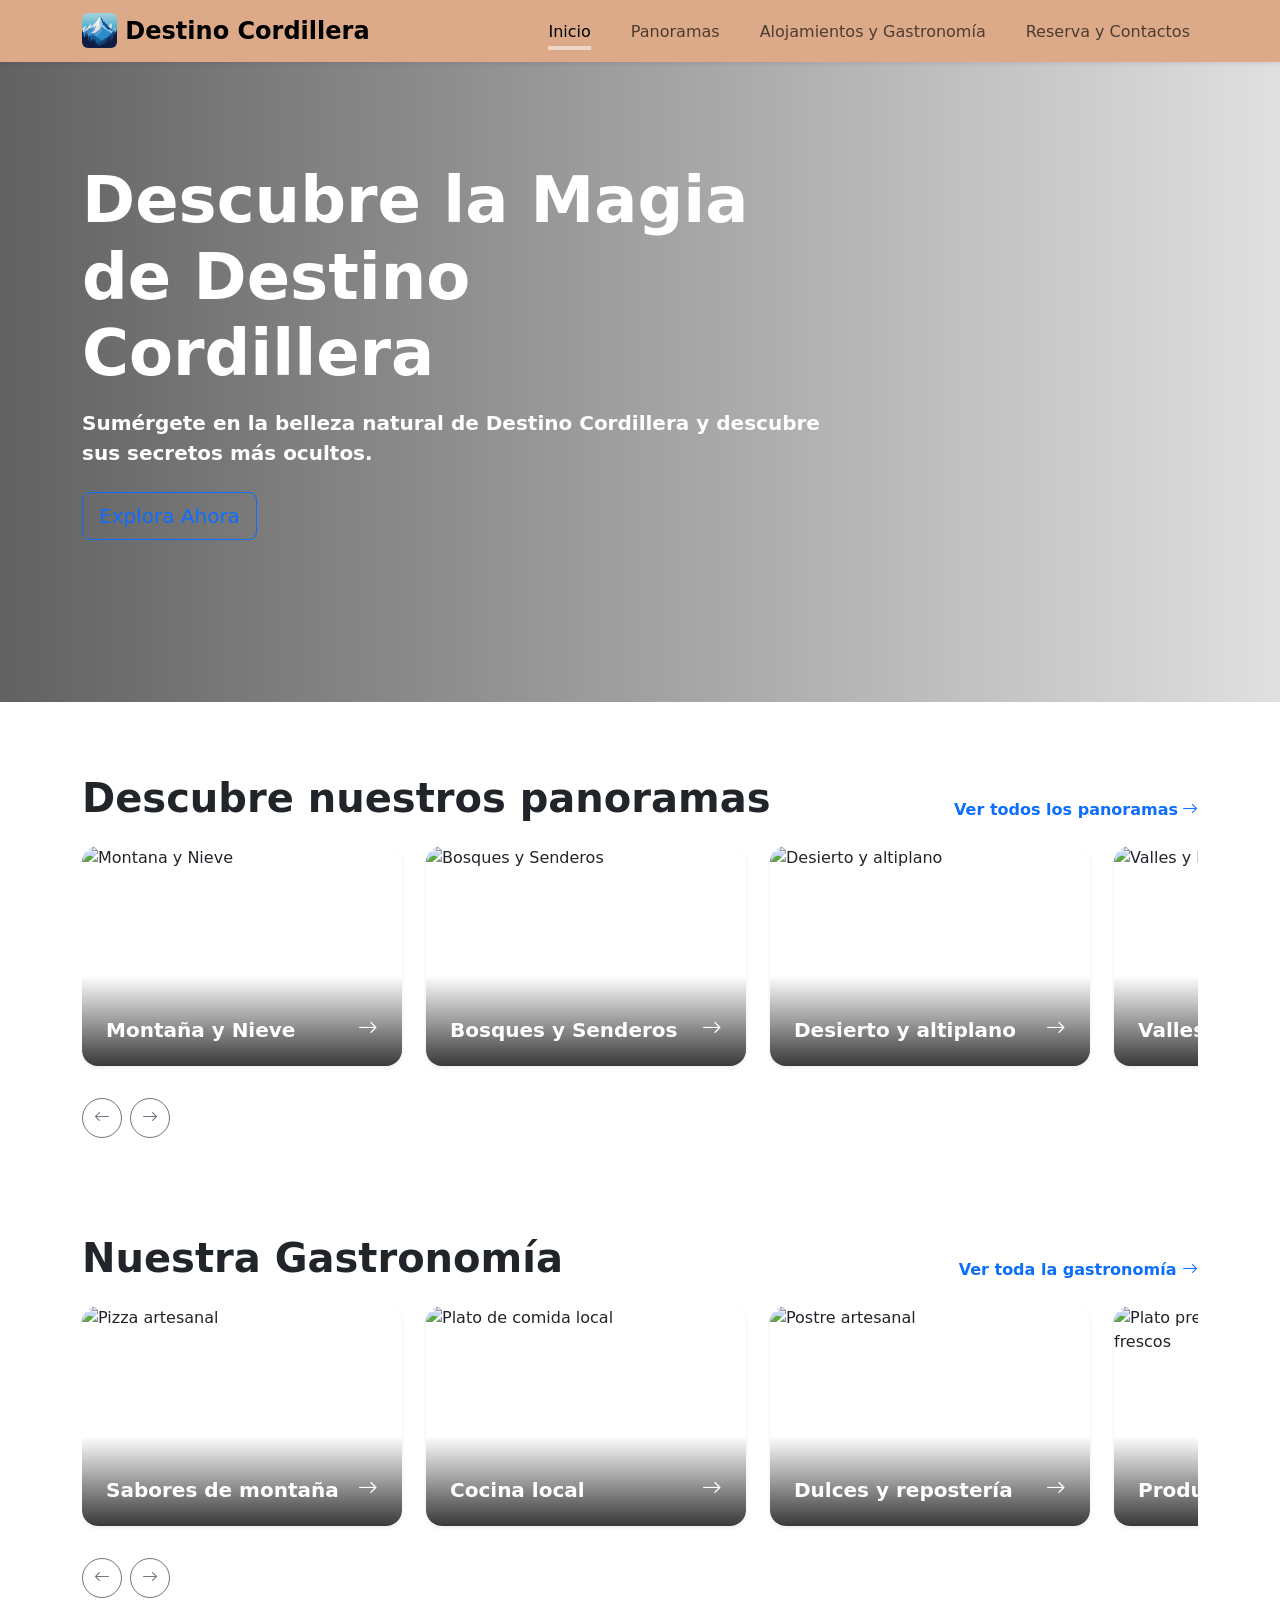
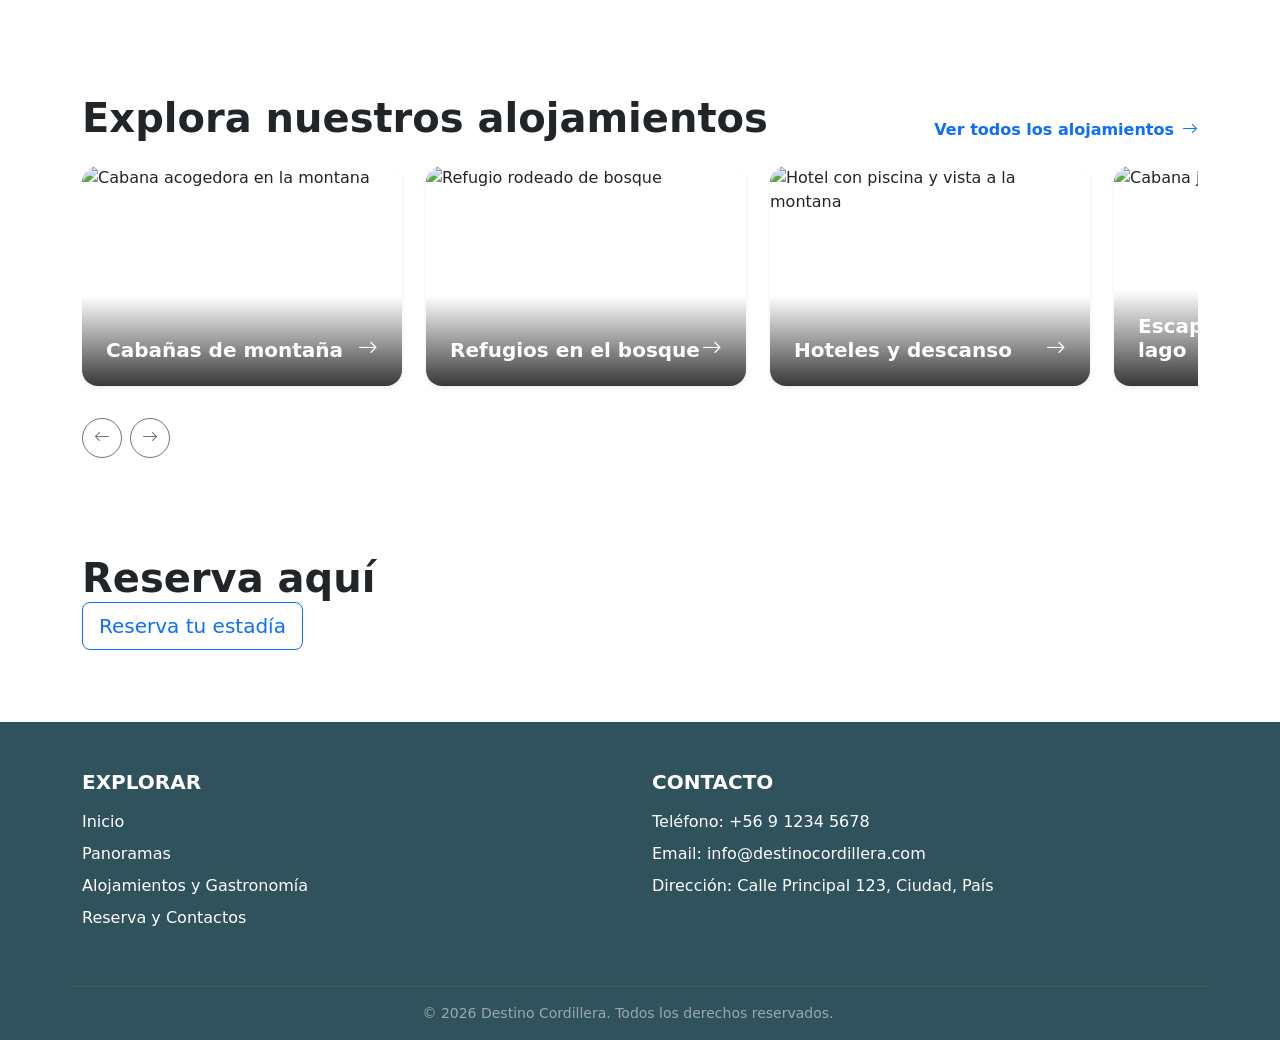
==== commit ee746b6c: "Miniatura de logo + botones en index + página de reserva sin bootstrap" ====
--- a/index.html
+++ b/index.html
@@ -5,6 +5,7 @@
     <meta charset="UTF-8">
     <meta name="viewport" content="width=device-width, initial-scale=1.0">
     <title>Destino Cordillera | Inicio</title>
+    <link rel="icon" href="img/logo.jpg" type="image/jpg">
     <link href="https://cdn.jsdelivr.net/npm/bootstrap@5.3.2/dist/css/bootstrap.min.css" rel="stylesheet">
     <link rel="stylesheet" href="https://cdn.jsdelivr.net/npm/bootstrap-icons@1.11.3/font/bootstrap-icons.min.css">
     <link rel="stylesheet" href="css/styles.css">
@@ -45,15 +46,15 @@
     </header>
 
     <main class="flex-grow-1">
-        <section class="hero-section position-relative text-center text-white">
-            <img src="https://q-xx.bstatic.com/xdata/images/city/1200x630/1012278.jpg?k=64abf03d59634616da13c08c743e1746db483215172b7a6835ac1a18d95edab0&o="
-                alt="Hero Image" class="hero-image img-fluid rounded-bottom" loading="lazy">
-            <div class="position-absolute top-50 start-50 translate-middle w-100 px-3">
+        <section class="hero-section position-relative text-white">
+            <div class="hero-image" role="img" aria-label="Paisaje de Destino Cordillera"></div>
+            <div class="hero-overlay"></div>
+            <div class="hero-content container">
                 <h1 class="display-3 fw-bold mb-3 shadow-text hero-title">Descubre la Magia de Destino
                     Cordillera</h1>
                 <p class="lead mb-4 shadow-text fw-bold hero-copy">Sumérgete en la belleza natural de
                     Destino Cordillera y descubre sus secretos más ocultos.</p>
-                <a href="panoramas.html" class="btn btn-primary btn-lg">Explora Ahora</a>
+                <a href="panoramas.html" class="btn btn-outline-primary btn-white-blue btn-lg">Explora Ahora</a>
             </div>
         </section>
 
@@ -74,8 +75,7 @@
                         <div
                             class="overlay-card position-absolute bottom-0 start-0 w-100 p-4 d-flex justify-content-between align-items-end text-white">
                             <h3 class="h5 fw-bold mb-0">Montaña y Nieve</h3>
-                            <a href="panoramas.html" class="btn-card-arrow text-white"
-                                aria-label="Ver Montaña y Nieve">
+                            <a href="panoramas.html" class="btn-card-arrow text-white" aria-label="Ver Montaña y Nieve">
                                 <i class="bi bi-arrow-right fs-5"></i>
                             </a>
                         </div>
@@ -135,7 +135,8 @@
         <section class="container my-5 py-4">
             <div class="d-flex justify-content-between align-items-end mb-4">
                 <h2 class="display-6 fw-bold mb-0">Nuestra Gastronomía</h2>
-                <a href="alojamiento.html" class="text-decoration-none fw-semibold section-link">Ver toda la
+                <a href="alojamiento.html#gastronomia-recomendada"
+                    class="text-decoration-none fw-semibold section-link">Ver toda la
                     gastronomía <i class="bi bi-arrow-right"></i></a>
             </div>
             <div class="carousel-custom-wrapper position-relative">
@@ -261,7 +262,7 @@
 
         <section class="container my-5 py-4">
             <h2 class="display-6 fw-bold mb-0">Reserva aquí</h2>
-            <a href="reserva.html" class="btn btn-primary btn-lg">Reserva tu estadía</a>
+            <a href="reserva.html" class="btn btn-outline-primary btn-white-blue btn-lg">Reserva tu estadía</a>
         </section>
     </main>
 
@@ -272,18 +273,25 @@
                 <div class="col-lg-6 col-md-6 mb-4">
                     <h5 class="fw-bold text-uppercase mb-3">Explorar</h5>
                     <ul class="list-unstyled">
-                        <li class="mb-2"><a href="index.html" class="text-decoration-none text-white-50 footer-link">Inicio</a></li>
-                        <li class="mb-2"><a href="panoramas.html" class="text-decoration-none text-white-50 footer-link">Panoramas</a></li>
-                        <li class="mb-2"><a href="alojamiento.html" class="text-decoration-none text-white-50 footer-link">Alojamientos y Gastronomía</a></li>
-                        <li class="mb-2"><a href="reserva.html" class="text-decoration-none text-white-50 footer-link">Reserva y Contactos</a></li>
+                        <li class="mb-2"><a href="index.html"
+                                class="text-decoration-none text-white-50 footer-link">Inicio</a></li>
+                        <li class="mb-2"><a href="panoramas.html"
+                                class="text-decoration-none text-white-50 footer-link">Panoramas</a></li>
+                        <li class="mb-2"><a href="alojamiento.html"
+                                class="text-decoration-none text-white-50 footer-link">Alojamientos y Gastronomía</a>
+                        </li>
+                        <li class="mb-2"><a href="reserva.html"
+                                class="text-decoration-none text-white-50 footer-link">Reserva y Contactos</a></li>
                     </ul>
                 </div>
                 <div class="col-lg-6 col-md-12 mb-4">
                     <h5 class="fw-bold text-uppercase mb-3">Contacto</h5>
                     <ul class="list-unstyled text-white-50">
                         <li class="mb-2" style="color: white;">Teléfono: +56 9 1234 5678</li>
-                        <li class="mb-2"style="color: white;">Email: <a href="mailto:info@destinocordillera.com" class="text-decoration-none text-white-50"style="color: white;">info@destinocordillera.com</a></li>
-                        <li class="mb-2"style="color: white;">Dirección: Calle Principal 123, Ciudad, País</li>
+                        <li class="mb-2" style="color: white;">Email: <a href="mailto:info@destinocordillera.com"
+                                class="text-decoration-none text-white-50"
+                                style="color: white;">info@destinocordillera.com</a></li>
+                        <li class="mb-2" style="color: white;">Dirección: Calle Principal 123, Ciudad, País</li>
                     </ul>
                 </div>
 
@@ -291,7 +299,8 @@
 
                 <div class="row align-items-center">
                     <div class="col-md-12 text-center">
-                        <p class="text-white-50 small mb-0">&copy; 2026 Destino Cordillera. Todos los derechos reservados.</p>
+                        <p class="text-white-50 small mb-0">&copy; 2026 Destino Cordillera. Todos los derechos
+                            reservados.</p>
                     </div>
                 </div>
             </div>
@@ -308,4 +317,5 @@
         });
     </script>
 </body>
-</html>+
+</html>
--- a/css/styles.css
+++ b/css/styles.css
@@ -19,12 +19,66 @@
 .navbar-nav .nav-item .nav-link.active::after {
     width: 75%;
 }
+
 .hero-image {
-    width: 100%;
-    height: auto;
-    object-fit: cover;
-    max-height: 500px; /* Ajusta la altura mÃ¡xima segÃºn tus necesidades */
-}
+    position: absolute;
+    inset: 0;
+    background-image: url("https://q-xx.bstatic.com/xdata/images/city/1200x630/1012278.jpg?k=64abf03d59634616da13c08c743e1746db483215172b7a6835ac1a18d95edab0&o=");
+    background-position: center;
+    background-size: cover;
+    background-attachment: fixed;
+}
+
+.hero-section {
+    display: flex;
+    align-items: center;
+    min-height: clamp(560px, 78vh, 760px);
+    overflow: hidden;
+}
+
+.hero-overlay {
+    position: absolute;
+    inset: 0;
+    background: linear-gradient(90deg, rgba(0, 0, 0, .62), rgba(0, 0, 0, .12));
+}
+
+.hero-content {
+    position: relative;
+    z-index: 1;
+    padding-top: 4rem;
+    padding-bottom: 4rem;
+}
+
+.hero-title,
+.hero-copy {
+    max-width: 760px;
+}
+
+.btn-white-blue {
+    color: #0d6efd;
+    border-color: #0d6efd;
+}
+
+.btn-white-blue:hover {
+    color: #fff;
+    background-color: #0d6efd;
+    border-color: #0d6efd;
+}
+
+@media (max-width: 767.98px) {
+    .hero-image {
+        background-attachment: scroll;
+    }
+
+    .hero-section {
+        min-height: 620px;
+    }
+
+    .hero-title {
+        font-size: clamp(2.5rem, 10vw, 4rem);
+    }
+}
+
 .carousel-card {
     flex: 0 0 320px;
     width: 320px;
@@ -34,6 +88,17 @@
 .carousel-card img {
     display: block;
     object-fit: cover;
+    object-position: center;
+    transition: transform 0.35s ease;
+}
+
+.carousel-card:hover img {
+    transform: scale(1.04);
+}
+
+.carousel-card .overlay-card {
+    min-height: 90px;
+    background: linear-gradient(transparent, rgba(0, 0, 0, .78));
 }
 
 .carousel-cards-track {
@@ -71,6 +136,7 @@
         height: 200px;
     }
 }
+
 /* Estilos de las tarjetas de panoramas */
 .panoramas-section {
     margin-top: 70px;
@@ -90,6 +156,10 @@
     object-fit: cover;
 }
 
+#gastronomia-recomendada {
+    scroll-margin-top: 120px;
+}
+
 /* Colores compartidos del encabezado y pie de página */
 .navbar {
     background-color: #DCAA89;
@@ -103,140 +173,427 @@
     color: #fff !important;
 }
 
-/* Seccion de CSS para la pagina de Reservas */ 
-
+/* Página de reserva, diseñada sin dependencias de Bootstrap. */
 .body-reserva {
-    font-family: system-ui, -apple-system, BlinkMacSystemFont, 'Segoe UI', Roboto, Oxygen, Ubuntu, Cantarell, 'Open Sans', 'Helvetica Neue', sans-serif;
-    color: #212529;  
-    background-color: #f8f9fa;
     display: flex;
     flex-direction: column;
     min-height: 100vh;
     margin: 0;
-    padding: 0;
-}
-
-.header-reserva{
-    background-color: #DCAA89;
-    box-shadow: 0 0.125rem 0.25rem rgba(0,0,0,.075);
+    color: #212529;
+    background: #f8f9fa;
+    font-family: system-ui, -apple-system, "Segoe UI", Roboto, "Helvetica Neue", "Noto Sans", "Liberation Sans", Arial, sans-serif;
+}
+
+.header-reserva {
     position: sticky;
     top: 0;
-    z-index: 1000;
-    margin: 0;
-    padding: 0;
-}
-
-.nav-reserva{
+    z-index: 10;
+    background: #DCAA89;
+    box-shadow: 0 2px 8px rgba(0, 0, 0, .12);
+}
+
+.nav-reserva {
+    position: relative;
     display: flex;
     align-items: center;
     justify-content: space-between;
-    max-width: 1320px;
+    gap: 2rem;
+    width: min(100% - 2rem, 1320px);
+    min-height: 72px;
     margin: 0 auto;
-    padding: 0.5rem 0.75rem;   
-}
-
-.logo-reserva{
+}
+
+.logo-reserva {
+    display: inline-flex;
+    align-items: center;
+    gap: .65rem;
+    color: #111;
+    font-size: 1.5rem;
+    font-weight: 700;
+    text-decoration: none;
+    white-space: nowrap;
+}
+
+.logo-reserva img {
+    width: 35px;
+    height: 35px;
+    border-radius: 5px;
+    object-fit: cover;
+}
+
+.menu-reserva {
     display: flex;
     align-items: center;
-    gap: 10px;
-    font-size: calc(1.275rem + 0.3vw);
-    font-weight: 700;
-    text-decoration: none;
-    color: #060606;
-}
-
-.logo-reserva img{
-    width: 35px;
-    height: 35px;
-}
-
-.menu-reserva{
-    list-style: none;
-    display: flex;
-    gap: 1.5rem ;
+    gap: 1.5rem;
     margin: 0;
     padding: 0;
-}
+    list-style: none;
+}
+
 .menu-reserva a {
+    position: relative;
+    display: inline-block;
+    padding: .5rem 0;
+    color: rgba(0, 0, 0, .55);
+    font-weight: 400;
     text-decoration: none;
-    color: #000000;
-}
-
-.main-reserva{
-    flex-grow: 1;
-    max-width: 1200px;
+}
+
+.menu-reserva a:hover {
+    color: rgba(0, 0, 0, .7);
+}
+
+.menu-reserva a[aria-current="page"] {
+    color: rgba(0, 0, 0, .9);
+}
+
+.menu-reserva a::after {
+    position: absolute;
+    right: 50%;
+    bottom: 0;
+    left: 50%;
+    height: 3px;
+    background: #EFD7C8;
+    content: "";
+    transition: left .2s ease, right .2s ease;
+}
+
+.menu-reserva a:hover::after,
+.menu-reserva a[aria-current="page"]::after {
+    right: 0;
+    left: 0;
+}
+
+.menu-toggle {
+    display: none;
+}
+
+.menu-toggle-label {
+    display: none;
+}
+
+.main-reserva {
+    flex: 1;
+    width: min(100% - 2rem, 1100px);
     margin: 0 auto;
-    padding: 3rem 1.5rem;
+    padding: 3.5rem 0 5rem;
+}
+
+.reserva-intro {
+    max-width: 760px;
+    margin: 0 auto 2.5rem;
+    text-align: center;
+}
+
+.reserva-etiqueta {
+    margin: 0 0 .5rem;
+    color: #C35627;
+    font-size: .85rem;
+    font-weight: 750;
+    letter-spacing: .14em;
+    text-transform: uppercase;
+}
+
+.reserva-intro h1 {
+    margin: 0 0 .75rem;
+    color: #172b3a;
+    font-size: clamp(2rem, 5vw, 3rem);
+    line-height: 1.1;
+}
+
+.reserva-intro > p:last-child,
+.reserva-ayuda {
+    color: #66727d;
+    line-height: 1.7;
+}
+
+.reserva-layout {
+    display: grid;
+    grid-template-columns: minmax(0, 1.7fr) minmax(260px, .8fr);
+    align-items: start;
+    gap: 1.5rem;
+}
+
+.reserva-form-card,
+.reserva-contacto {
+    padding: clamp(1.25rem, 3vw, 2rem);
+    border: 1px solid #e1e5e8;
+    border-radius: 14px;
+    background: #fff;
+    box-shadow: 0 5px 18px rgba(24, 46, 58, .07);
+}
+
+.reserva-form-card h2,
+.reserva-contacto h2 {
+    margin: 0 0 .5rem;
+    color: #172b3a;
+    font-size: 1.5rem;
+}
+
+.reserva-ayuda {
+    margin: 0 0 1.5rem;
+}
+
+.form-grid {
+    display: grid;
+    grid-template-columns: repeat(2, minmax(0, 1fr));
+    gap: 1.1rem;
+}
+
+.campo-reserva {
+    display: flex;
+    flex-direction: column;
+    min-width: 0;
+    gap: .4rem;
+}
+
+.campo-reserva label {
+    color: #263746;
+    font-size: .94rem;
+    font-weight: 650;
+}
+
+.campo-reserva input,
+.campo-reserva select,
+.campo-reserva textarea {
+    box-sizing: border-box;
     width: 100%;
+    min-width: 0;
+    min-height: 46px;
+    padding: .7rem .8rem;
+    border: 1px solid #cbd3d9;
+    border-radius: 7px;
+    background: #fff;
+    color: #212529;
+    font: inherit;
+}
+
+.campo-reserva textarea {
     box-sizing: border-box;
-    margin-top: 70px;
+    width: 100%;
+    min-height: 110px;
+    resize: vertical;
+}
+
+.campo-reserva input:focus,
+.campo-reserva select:focus,
+.campo-reserva textarea:focus {
+    border-color: #0d6efd;
+    outline: 3px solid rgba(13, 110, 253, .16);
+}
+
+.campo-completo {
+    grid-column: 1 / -1;
+}
+
+.boton-reserva {
+    min-height: 46px;
+    margin-top: 1.25rem;
+    padding: .65rem 1.25rem;
+    border: 1px solid #0d6efd;
+    border-radius: 7px;
+    background: #fff;
+    color: #0d6efd;
+    font: inherit;
+    font-weight: 650;
+    cursor: pointer;
+    transition: background .2s ease, color .2s ease;
+}
+
+.boton-reserva:hover {
+    background: #0d6efd;
+    color: #fff;
+}
+
+.form-nota {
+    margin: .65rem 0 0;
+    color: #66727d;
+    font-size: .83rem;
+}
+
+.reserva-contacto {
+    background: #30525C;
+    color: #fff;
+}
+
+.reserva-contacto h2,
+.reserva-contacto h3 {
+    color: #fff;
+}
+
+.reserva-contacto > p {
+    color: rgba(255, 255, 255, .78);
+    line-height: 1.65;
+}
+
+.contacto-dato {
+    display: flex;
+    align-items: flex-start;
+    gap: .85rem;
+    margin-top: 1.5rem;
+}
+
+.contacto-icono {
+    display: grid;
+    flex: 0 0 38px;
+    width: 38px;
+    height: 38px;
+    place-items: center;
+    border-radius: 50%;
+    background: rgba(255, 255, 255, .14);
+    color: #fff;
+    font-size: 1.15rem;
+}
+
+.contacto-dato h3 {
+    margin: 0 0 .25rem;
+    font-size: .95rem;
+}
+
+.contacto-dato a,
+.contacto-dato p {
+    margin: 0;
+    color: rgba(255, 255, 255, .84);
+    line-height: 1.5;
+    overflow-wrap: anywhere;
+}
+
+.contacto-nota {
+    margin-top: 1.75rem;
+    padding-top: 1.25rem;
+    border-top: 1px solid rgba(255, 255, 255, .2);
+    font-size: .9rem;
 }
 
 .footer-reserva {
-    background-color: #30525C;
-    color: white;
-    padding: 3rem 1.5rem 1rem;
     margin-top: auto;
+    padding: 3rem 1rem 1rem;
+    background: #30525C;
+    color: #fff;
 }
 
 .footer-contenido {
-    width: 100%;
-    max-width: 1320px;
+    width: min(100%, 1320px);
     margin: 0 auto;
-    margin-bottom: 2rem;
-}
-.footer-row{
-    display: flex;
-    flex-wrap: wrap;
-    margin-right: -0.75rem;
-    margin-left: -0.75rem;
-}
-
-.footer-columna {
-    flex: 0 0 auto;
-    width: 50%; 
-    padding-right: 0.75rem;
-    padding-left: 0.75rem;
-    margin-bottom: 1.5rem;
-    box-sizing: border-box;
-}
-
-.footer-columna h5 {
-    font-size: 1.25rem; 
-    font-weight: 700; 
+}
+
+.footer-row {
+    display: grid;
+    grid-template-columns: repeat(2, minmax(0, 1fr));
+    gap: 2rem;
+    padding-bottom: 1.5rem;
+}
+
+.footer-columna h2 {
+    margin: 0 0 1rem;
+    font-size: 1.25rem;
+    font-weight: 700;
     text-transform: uppercase;
-    margin-top: 0;
-    margin-bottom: 1rem;
 }
 
 .footer-columna ul {
+    display: grid;
+    gap: .55rem;
+    margin: 0;
+    padding: 0;
+    color: rgba(255, 255, 255, .78);
     list-style: none;
-    padding: 0;
+}
+
+.footer-columna a {
+    color: #fff;
+    text-decoration: none;
+}
+
+.footer-columna a:hover {
+    color: #fff;
+    text-decoration: underline;
+}
+
+.footer-copyright {
     margin: 0;
-}
-
-.footer-columna ul li {
-    margin-bottom: 0.5rem; 
-    font-size: 1rem; 
-    color: rgba(255, 255, 255, 0.5); 
-}
-
-.footer-columna ul li a {
-    color: white;
-    text-decoration: none;
-}
-
-.footer-copyright {
+    padding-top: 1rem;
+    border-top: 1px solid rgba(255, 255, 255, .2);
+    color: rgba(255, 255, 255, .68);
+    font-size: .85rem;
     text-align: center;
-    border-top: 1px solid rgba(255, 255, 255, 0.2);
-    padding-top: 0.5rem;
-    color: rgba(255, 255, 255, 0.5);
-    font-size: 0.9rem;
-    margin: 0;
-}
-
-.footer-copyright p{
-    margin: 0;
-    font-size: 0.875rem; 
-    color: rgba(255, 255, 255, 0.5);
-}+}
+
+@media (max-width: 760px) {
+    .nav-reserva {
+        min-height: 66px;
+    }
+
+    .menu-toggle-label {
+        display: flex;
+        flex-direction: column;
+        gap: 5px;
+        padding: .6rem;
+        cursor: pointer;
+    }
+
+    .menu-toggle {
+        position: absolute;
+        display: block;
+        width: 1px;
+        height: 1px;
+        opacity: 0;
+    }
+
+    .menu-toggle:focus-visible + .menu-toggle-label {
+        outline: 2px solid #0d6efd;
+        outline-offset: 3px;
+    }
+
+    .menu-toggle-label span {
+        width: 25px;
+        height: 2px;
+        background: #172b3a;
+    }
+
+    .menu-reserva {
+        position: absolute;
+        top: 100%;
+        right: -1rem;
+        left: -1rem;
+        display: none;
+        align-items: stretch;
+        gap: .15rem;
+        padding: .5rem 1rem 1rem;
+        background: #DCAA89;
+        box-shadow: 0 8px 12px rgba(0, 0, 0, .12);
+    }
+
+    .menu-reserva li,
+    .menu-reserva a {
+        display: block;
+    }
+
+    .menu-reserva a {
+        padding: .7rem .2rem;
+    }
+
+    .menu-toggle:checked ~ .menu-reserva {
+        display: flex;
+        flex-direction: column;
+    }
+
+    .reserva-layout {
+        grid-template-columns: 1fr;
+    }
+}
+
+@media (max-width: 520px) {
+    .main-reserva {
+        padding-top: 2.5rem;
+    }
+
+    .form-grid,
+    .footer-row {
+        grid-template-columns: 1fr;
+    }
+
+    .campo-completo {
+        grid-column: auto;
+    }
+}
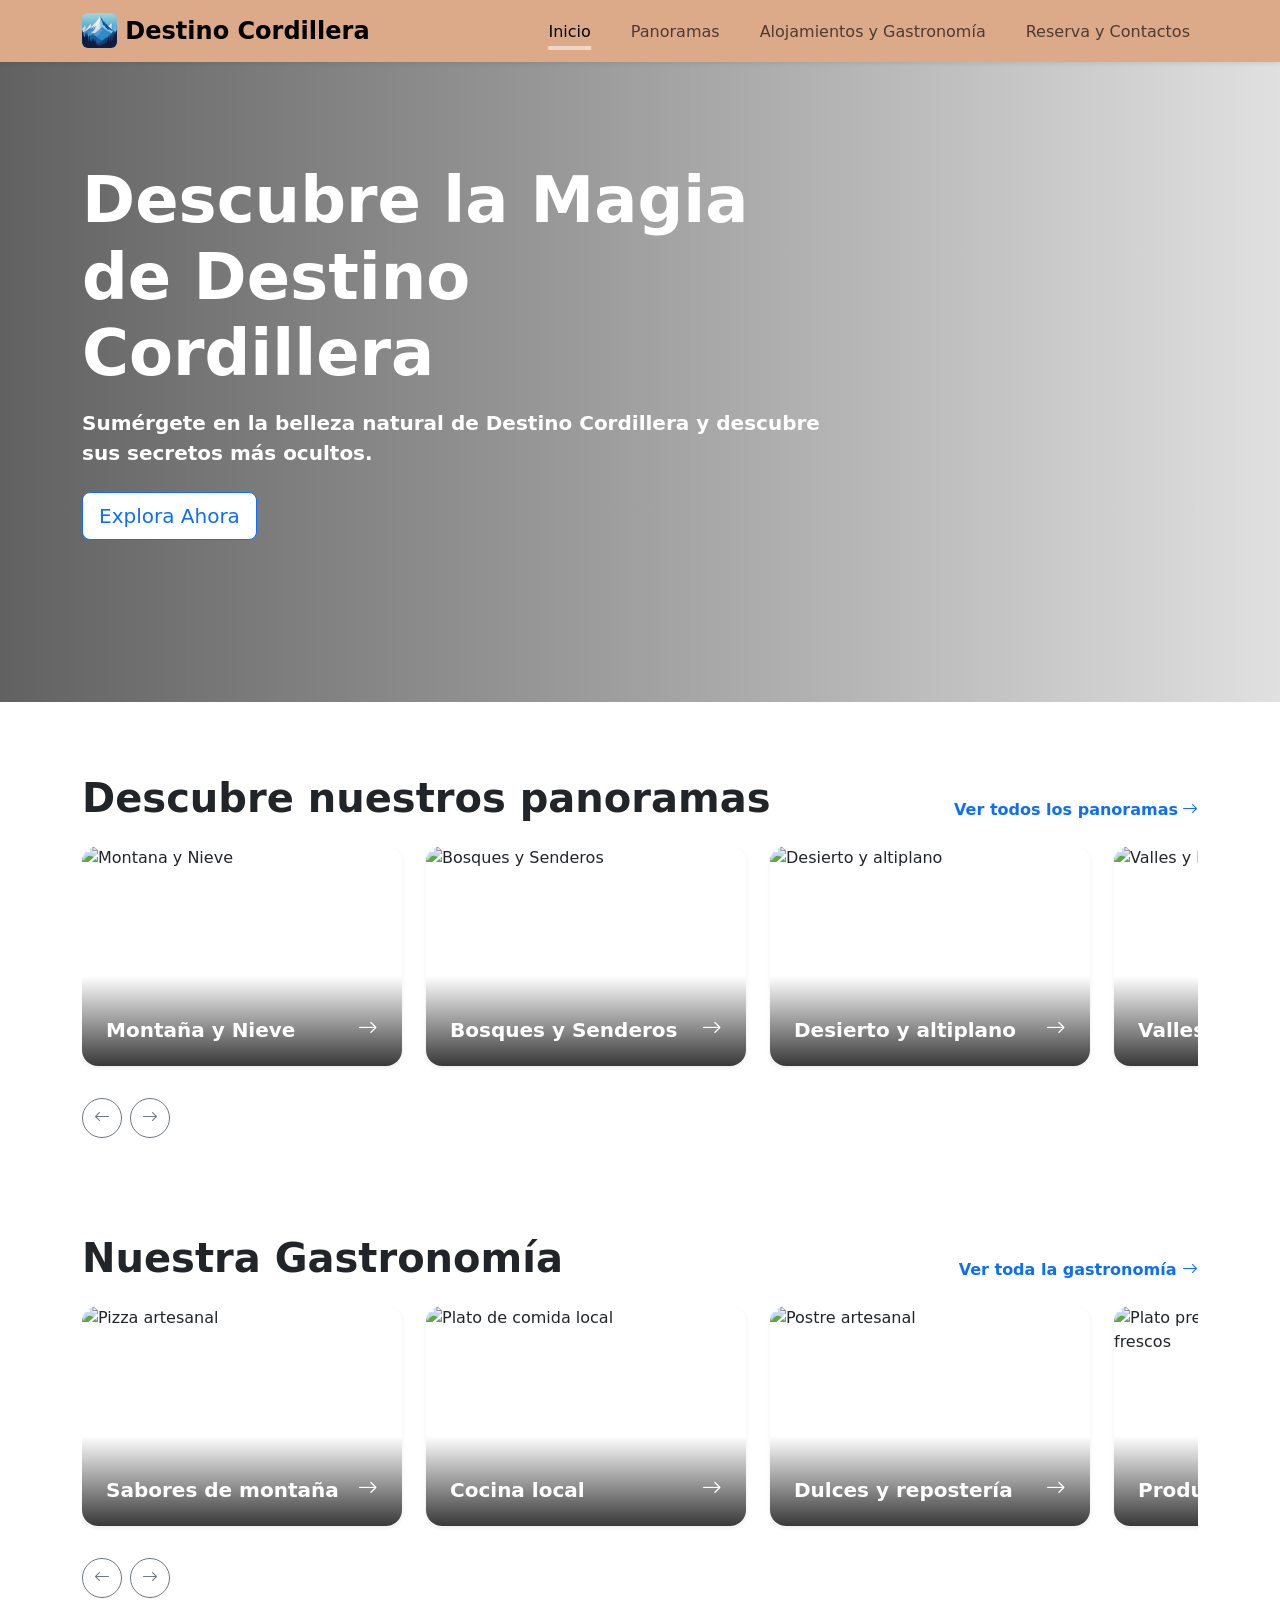
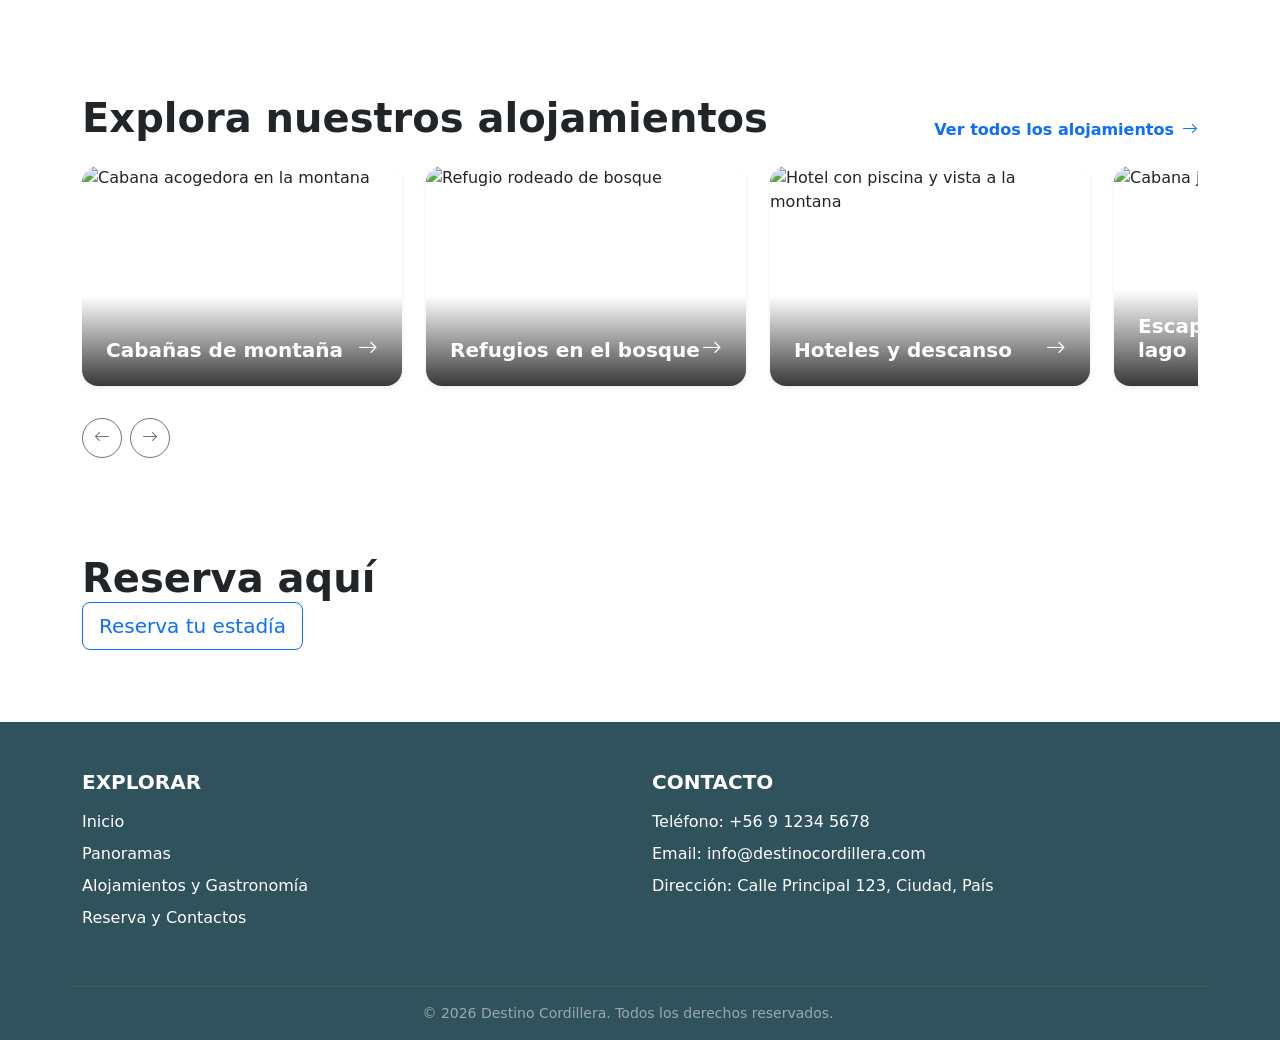
==== commit e6f16485: "unión de estilos css e indentación en reserva" ====
--- a/index.html
+++ b/index.html
@@ -318,4 +318,4 @@
     </script>
 </body>
 
-</html>
+</html>
--- a/css/styles.css
+++ b/css/styles.css
@@ -1,22 +1,39 @@
-﻿.navbar-nav .nav-link {
+﻿:root {
+    --color-brand: #DCAA89;
+    --color-brand-light: #EFD7C8;
+    --color-brand-accent: #C35627;
+    --color-footer: #30525C;
+    --color-link: #0d6efd;
+    --font-site: system-ui, -apple-system, "Segoe UI", Roboto, "Helvetica Neue", "Noto Sans", "Liberation Sans", Arial, sans-serif;
+}
+
+.navbar-nav .nav-link,
+.menu-reserva a {
     position: relative;
     padding-bottom: 6px;
 }
 
-.navbar-nav .nav-link::after {
+.navbar {
+    background-color: var(--color-brand);
+}
+
+.navbar-nav .nav-link::after,
+.menu-reserva a::after {
     content: "";
     position: absolute;
     width: 0;
     height: 4px;
     bottom: 0;
     left: 50%;
-    background-color: #EFD7C8;
-    transition: all 0.3s ease;
+    background-color: var(--color-brand-light);
+    transition: width .3s ease;
     transform: translateX(-50%);
 }
 
 .navbar-nav .nav-item .nav-link:hover::after,
-.navbar-nav .nav-item .nav-link.active::after {
+.navbar-nav .nav-item .nav-link.active::after,
+.menu-reserva a:hover::after,
+.menu-reserva a[aria-current="page"]::after {
     width: 75%;
 }
 
@@ -54,15 +71,18 @@
     max-width: 760px;
 }
 
-.btn-white-blue {
-    color: #0d6efd;
-    border-color: #0d6efd;
-}
-
-.btn-white-blue:hover {
-    color: #fff;
-    background-color: #0d6efd;
-    border-color: #0d6efd;
+.btn-white-blue,
+.boton-reserva {
+    color: var(--color-link);
+    background-color: #fff;
+    border: 1px solid var(--color-link);
+}
+
+.btn-white-blue:hover,
+.boton-reserva:hover {
+    color: #fff;
+    background-color: var(--color-link);
+    border: 1px solid var(--color-link);
 }
 
 @media (max-width: 767.98px) {
@@ -103,7 +123,7 @@
 
 .carousel-cards-track {
     scrollbar-width: thin;
-    scrollbar-color: #DCAA89 #f1f1f1;
+    scrollbar-color: var(--color-brand) #f1f1f1;
 }
 
 .carousel-cards-track::-webkit-scrollbar {
@@ -116,12 +136,12 @@
 }
 
 .carousel-cards-track::-webkit-scrollbar-thumb {
-    background: #DCAA89;
+    background: var(--color-brand);
     border-radius: 10px;
 }
 
 .carousel-cards-track::-webkit-scrollbar-thumb:hover {
-    background: #c35627;
+    background: var(--color-brand-accent);
 }
 
 .carousel-nav-btn {
@@ -147,12 +167,16 @@
 }
 
 .panoramas-kicker {
-    color: #C35627;
+    color: var(--color-brand-accent);
     letter-spacing: .12em;
 }
 
 .panoramas-card-image {
     height: 210px;
+}
+
+.panoramas-card-image,
+.carousel-card img {
     object-fit: cover;
 }
 
@@ -160,16 +184,13 @@
     scroll-margin-top: 120px;
 }
 
-/* Colores compartidos del encabezado y pie de página */
-.navbar {
-    background-color: #DCAA89;
-}
-
-.site-footer {
-    background-color: #30525C !important;
-}
-
-.site-footer a {
+.site-footer,
+.footer-reserva {
+    background-color: var(--color-footer) !important;
+}
+
+.site-footer a,
+.footer-columna a {
     color: #fff !important;
 }
 
@@ -181,14 +202,14 @@
     margin: 0;
     color: #212529;
     background: #f8f9fa;
-    font-family: system-ui, -apple-system, "Segoe UI", Roboto, "Helvetica Neue", "Noto Sans", "Liberation Sans", Arial, sans-serif;
+    font-family: var(--font-site);
 }
 
 .header-reserva {
     position: sticky;
     top: 0;
     z-index: 10;
-    background: #DCAA89;
+    background: var(--color-brand);
     box-shadow: 0 2px 8px rgba(0, 0, 0, .12);
 }
 
@@ -247,23 +268,6 @@
     color: rgba(0, 0, 0, .9);
 }
 
-.menu-reserva a::after {
-    position: absolute;
-    right: 50%;
-    bottom: 0;
-    left: 50%;
-    height: 3px;
-    background: #EFD7C8;
-    content: "";
-    transition: left .2s ease, right .2s ease;
-}
-
-.menu-reserva a:hover::after,
-.menu-reserva a[aria-current="page"]::after {
-    right: 0;
-    left: 0;
-}
-
 .menu-toggle {
     display: none;
 }
@@ -287,7 +291,7 @@
 
 .reserva-etiqueta {
     margin: 0 0 .5rem;
-    color: #C35627;
+    color: var(--color-brand-accent);
     font-size: .85rem;
     font-weight: 750;
     letter-spacing: .14em;
@@ -301,7 +305,7 @@
     line-height: 1.1;
 }
 
-.reserva-intro > p:last-child,
+.reserva-intro>p:last-child,
 .reserva-ayuda {
     color: #66727d;
     line-height: 1.7;
@@ -378,7 +382,7 @@
 .campo-reserva input:focus,
 .campo-reserva select:focus,
 .campo-reserva textarea:focus {
-    border-color: #0d6efd;
+    border-color: var(--color-link);
     outline: 3px solid rgba(13, 110, 253, .16);
 }
 
@@ -390,21 +394,13 @@
     min-height: 46px;
     margin-top: 1.25rem;
     padding: .65rem 1.25rem;
-    border: 1px solid #0d6efd;
     border-radius: 7px;
-    background: #fff;
-    color: #0d6efd;
     font: inherit;
     font-weight: 650;
     cursor: pointer;
     transition: background .2s ease, color .2s ease;
 }
 
-.boton-reserva:hover {
-    background: #0d6efd;
-    color: #fff;
-}
-
 .form-nota {
     margin: .65rem 0 0;
     color: #66727d;
@@ -412,7 +408,7 @@
 }
 
 .reserva-contacto {
-    background: #30525C;
+    background: var(--color-footer);
     color: #fff;
 }
 
@@ -421,7 +417,7 @@
     color: #fff;
 }
 
-.reserva-contacto > p {
+.reserva-contacto>p {
     color: rgba(255, 255, 255, .78);
     line-height: 1.65;
 }
@@ -468,7 +464,7 @@
 .footer-reserva {
     margin-top: auto;
     padding: 3rem 1rem 1rem;
-    background: #30525C;
+    background: var(--color-footer);
     color: #fff;
 }
 
@@ -540,7 +536,7 @@
         opacity: 0;
     }
 
-    .menu-toggle:focus-visible + .menu-toggle-label {
+    .menu-toggle:focus-visible+.menu-toggle-label {
         outline: 2px solid #0d6efd;
         outline-offset: 3px;
     }
@@ -560,7 +556,7 @@
         align-items: stretch;
         gap: .15rem;
         padding: .5rem 1rem 1rem;
-        background: #DCAA89;
+        background: var(--color-brand);
         box-shadow: 0 8px 12px rgba(0, 0, 0, .12);
     }
 
@@ -573,7 +569,7 @@
         padding: .7rem .2rem;
     }
 
-    .menu-toggle:checked ~ .menu-reserva {
+    .menu-toggle:checked~.menu-reserva {
         display: flex;
         flex-direction: column;
     }
@@ -596,4 +592,4 @@
     .campo-completo {
         grid-column: auto;
     }
-}
+}
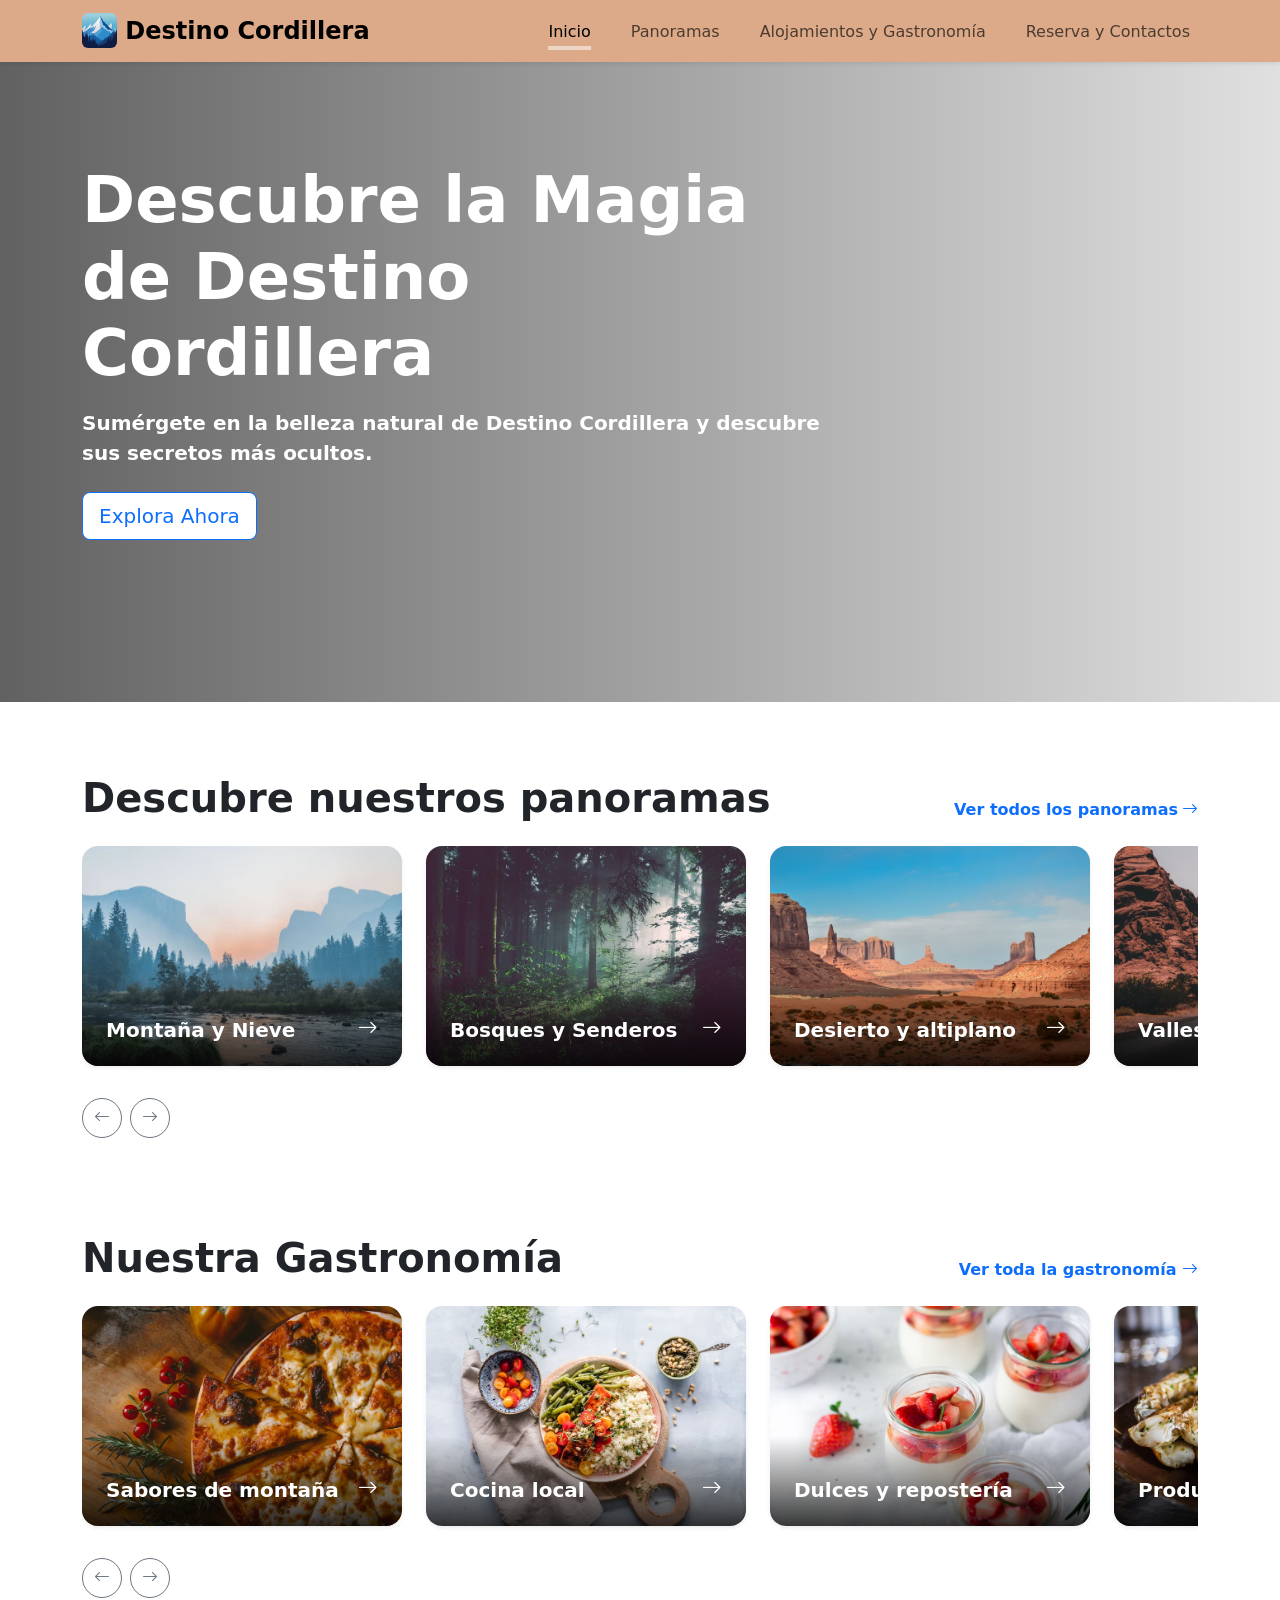
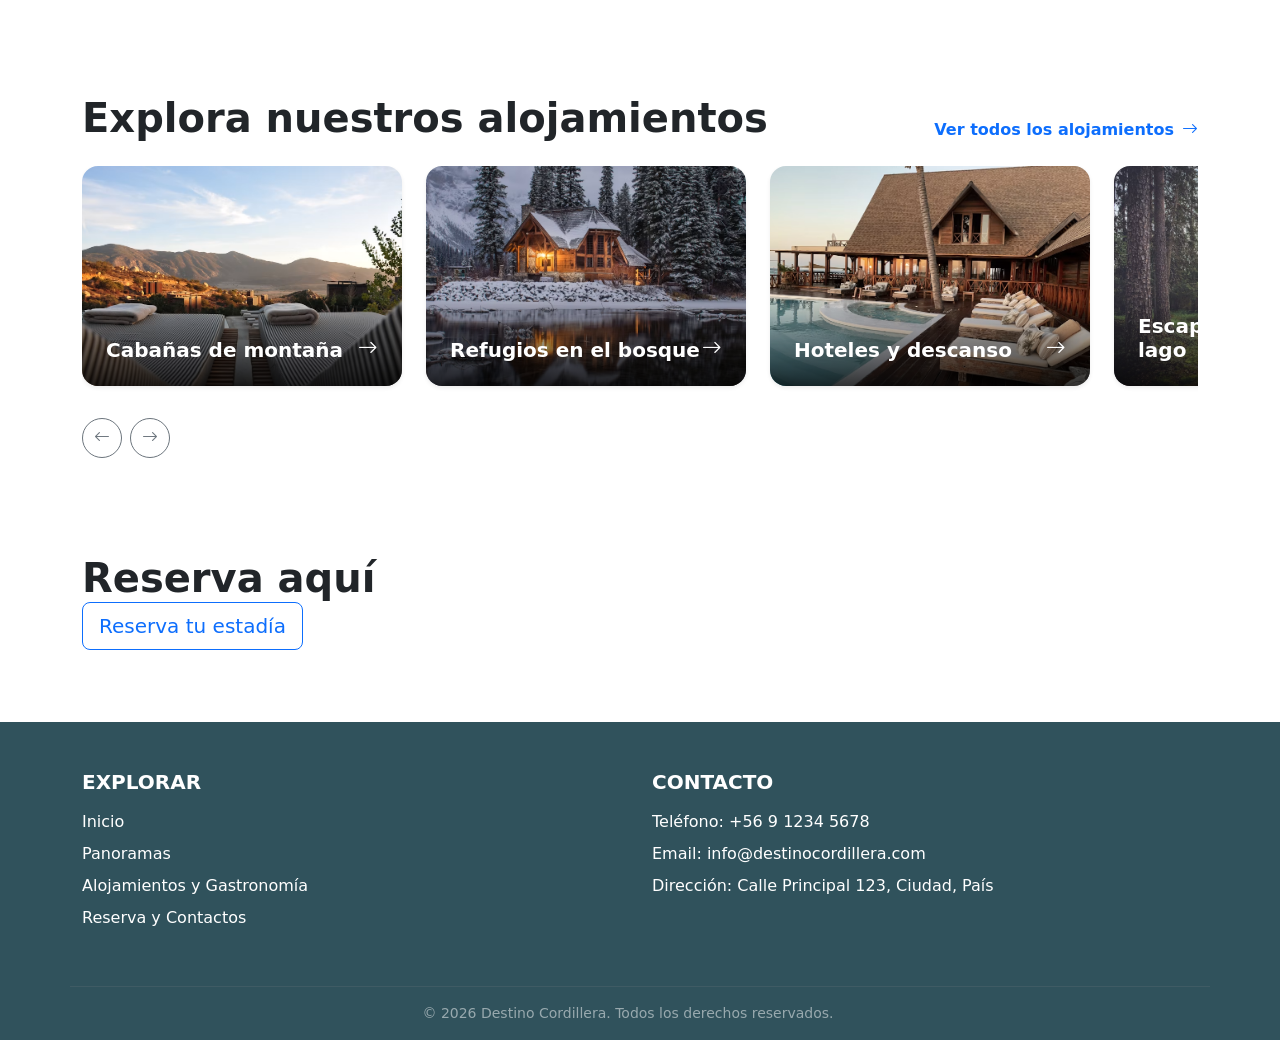
==== commit 58da1989: "Revisiones finales, cambio de links de imagenes a imagenes descargadas y pequeño arreglo en panorama" ====
--- a/index.html
+++ b/index.html
@@ -1,5 +1,5 @@
 ﻿<!DOCTYPE html>
-<html lang="ES-es">
+<html lang="es">
 
 <head>
     <meta charset="UTF-8">
@@ -70,7 +70,7 @@
             <div class="carousel-custom-wrapper position-relative">
                 <div class="carousel-cards-track d-flex gap-4 overflow-x-auto pb-3" id="panoramasTrack">
                     <article class="carousel-card position-relative rounded-4 overflow-hidden flex-shrink-0 shadow-sm">
-                        <img src="https://images.unsplash.com/photo-1506744038136-46273834b3fb?auto=format&fit=crop&w=800&q=80"
+                        <img src="img/montana-nieve.png"
                             alt="Montana y Nieve" class="w-100 h-100 object-fit-cover">
                         <div
                             class="overlay-card position-absolute bottom-0 start-0 w-100 p-4 d-flex justify-content-between align-items-end text-white">
@@ -82,7 +82,7 @@
                     </article>
 
                     <article class="carousel-card position-relative rounded-4 overflow-hidden flex-shrink-0 shadow-sm">
-                        <img src="https://images.unsplash.com/photo-1448375240586-882707db888b?auto=format&fit=crop&w=800&q=80"
+                        <img src="img/bosque-sendero.png"
                             alt="Bosques y Senderos" class="w-100 h-100 object-fit-cover">
                         <div
                             class="overlay-card position-absolute bottom-0 start-0 w-100 p-4 d-flex justify-content-between align-items-end text-white">
@@ -95,7 +95,7 @@
                     </article>
 
                     <article class="carousel-card position-relative rounded-4 overflow-hidden flex-shrink-0 shadow-sm">
-                        <img src="https://images.unsplash.com/photo-1509316785289-025f5b846b35?auto=format&fit=crop&w=800&q=80"
+                        <img src="img/desierto.png"
                             alt="Desierto y altiplano" class="w-100 h-100 object-fit-cover" loading="lazy">
                         <div
                             class="overlay-card position-absolute bottom-0 start-0 w-100 p-4 d-flex justify-content-between align-items-end text-white">
@@ -106,7 +106,7 @@
                     </article>
 
                     <article class="carousel-card position-relative rounded-4 overflow-hidden flex-shrink-0 shadow-sm">
-                        <img src="https://images.unsplash.com/photo-1500530855697-b586d89ba3ee?auto=format&fit=crop&w=800&q=80"
+                        <img src="img/Valle.png"
                             alt="Valles y lagos" class="w-100 h-100 object-fit-cover" loading="lazy">
                         <div
                             class="overlay-card position-absolute bottom-0 start-0 w-100 p-4 d-flex justify-content-between align-items-end text-white">
@@ -142,7 +142,7 @@
             <div class="carousel-custom-wrapper position-relative">
                 <div class="carousel-cards-track d-flex gap-4 overflow-x-auto pb-3" id="gastronomiaTrack">
                     <article class="carousel-card position-relative rounded-4 overflow-hidden flex-shrink-0 shadow-sm">
-                        <img src="https://images.unsplash.com/photo-1513104890138-7c749659a591?auto=format&fit=crop&w=800&q=80"
+                        <img src="img/sabor-montana.png"
                             alt="Pizza artesanal" class="w-100 h-100 object-fit-cover" loading="lazy">
                         <div
                             class="overlay-card position-absolute bottom-0 start-0 w-100 p-4 d-flex justify-content-between align-items-end text-white">
@@ -152,7 +152,7 @@
                         </div>
                     </article>
                     <article class="carousel-card position-relative rounded-4 overflow-hidden flex-shrink-0 shadow-sm">
-                        <img src="https://images.unsplash.com/photo-1547592180-85f173990554?auto=format&fit=crop&w=800&q=80"
+                        <img src="img/cocina-local.png"
                             alt="Plato de comida local" class="w-100 h-100 object-fit-cover" loading="lazy">
                         <div
                             class="overlay-card position-absolute bottom-0 start-0 w-100 p-4 d-flex justify-content-between align-items-end text-white">
@@ -162,7 +162,7 @@
                         </div>
                     </article>
                     <article class="carousel-card position-relative rounded-4 overflow-hidden flex-shrink-0 shadow-sm">
-                        <img src="https://images.unsplash.com/photo-1488477181946-6428a0291777?auto=format&fit=crop&w=800&q=80"
+                        <img src="img/pastel-reposteria.png"
                             alt="Postre artesanal" class="w-100 h-100 object-fit-cover" loading="lazy">
                         <div
                             class="overlay-card position-absolute bottom-0 start-0 w-100 p-4 d-flex justify-content-between align-items-end text-white">
@@ -172,7 +172,7 @@
                         </div>
                     </article>
                     <article class="carousel-card position-relative rounded-4 overflow-hidden flex-shrink-0 shadow-sm">
-                        <img src="https://images.unsplash.com/photo-1476224203421-9ac39bcb3327?auto=format&fit=crop&w=800&q=80"
+                        <img src="img/producto-zona.png"
                             alt="Plato preparado con ingredientes frescos" class="w-100 h-100 object-fit-cover"
                             loading="lazy">
                         <div
@@ -206,7 +206,7 @@
             <div class="carousel-custom-wrapper position-relative">
                 <div class="carousel-cards-track d-flex gap-4 overflow-x-auto pb-3" id="alojamientosTrack">
                     <article class="carousel-card position-relative rounded-4 overflow-hidden flex-shrink-0 shadow-sm">
-                        <img src="https://images.unsplash.com/photo-1445019980597-93fa8acb246c?auto=format&fit=crop&w=800&q=80"
+                        <img src="img/Cabanas-montana.png"
                             alt="Cabana acogedora en la montana" class="w-100 h-100 object-fit-cover" loading="lazy">
                         <div
                             class="overlay-card position-absolute bottom-0 start-0 w-100 p-4 d-flex justify-content-between align-items-end text-white">
@@ -216,7 +216,7 @@
                         </div>
                     </article>
                     <article class="carousel-card position-relative rounded-4 overflow-hidden flex-shrink-0 shadow-sm">
-                        <img src="https://images.unsplash.com/photo-1510798831971-661eb04b3739?auto=format&fit=crop&w=800&q=80"
+                        <img src="img/refugio-nieve.png"
                             alt="Refugio rodeado de bosque" class="w-100 h-100 object-fit-cover" loading="lazy">
                         <div
                             class="overlay-card position-absolute bottom-0 start-0 w-100 p-4 d-flex justify-content-between align-items-end text-white">
@@ -226,7 +226,7 @@
                         </div>
                     </article>
                     <article class="carousel-card position-relative rounded-4 overflow-hidden flex-shrink-0 shadow-sm">
-                        <img src="https://images.unsplash.com/photo-1566073771259-6a8506099945?auto=format&fit=crop&w=800&q=80"
+                        <img src="img/hotel-descanso.png"
                             alt="Hotel con piscina y vista a la montana" class="w-100 h-100 object-fit-cover"
                             loading="lazy">
                         <div
@@ -237,7 +237,7 @@
                         </div>
                     </article>
                     <article class="carousel-card position-relative rounded-4 overflow-hidden flex-shrink-0 shadow-sm">
-                        <img src="https://images.unsplash.com/photo-1449158743715-0a90ebb6d2d8?auto=format&fit=crop&w=800&q=80"
+                        <img src="img/escapada-lago.png"
                             alt="Cabana junto a un lago" class="w-100 h-100 object-fit-cover" loading="lazy">
                         <div
                             class="overlay-card position-absolute bottom-0 start-0 w-100 p-4 d-flex justify-content-between align-items-end text-white">
@@ -287,11 +287,10 @@
                 <div class="col-lg-6 col-md-12 mb-4">
                     <h5 class="fw-bold text-uppercase mb-3">Contacto</h5>
                     <ul class="list-unstyled text-white-50">
-                        <li class="mb-2" style="color: white;">Teléfono: +56 9 1234 5678</li>
-                        <li class="mb-2" style="color: white;">Email: <a href="mailto:info@destinocordillera.com"
-                                class="text-decoration-none text-white-50"
-                                style="color: white;">info@destinocordillera.com</a></li>
-                        <li class="mb-2" style="color: white;">Dirección: Calle Principal 123, Ciudad, País</li>
+                        <li class="mb-2 text-white">Teléfono: +56 9 1234 5678</li>
+                        <li class="mb-2 text-white">Email: <a href="mailto:info@destinocordillera.com"
+                                class="text-decoration-none text-white-50">info@destinocordillera.com</a></li>
+                        <li class="mb-2 text-white">Dirección: Calle Principal 123, Ciudad, País</li>
                     </ul>
                 </div>
 
@@ -318,4 +317,4 @@
     </script>
 </body>
 
-</html>+</html>
--- a/css/styles.css
+++ b/css/styles.css
@@ -171,8 +171,14 @@
     letter-spacing: .12em;
 }
 
+
+
 .panoramas-card-image {
     height: 210px;
+}
+
+.alojamiento-card-image {
+    height: 250px;
 }
 
 .panoramas-card-image,
@@ -592,4 +598,7 @@
     .campo-completo {
         grid-column: auto;
     }
-}+}
+
+
+
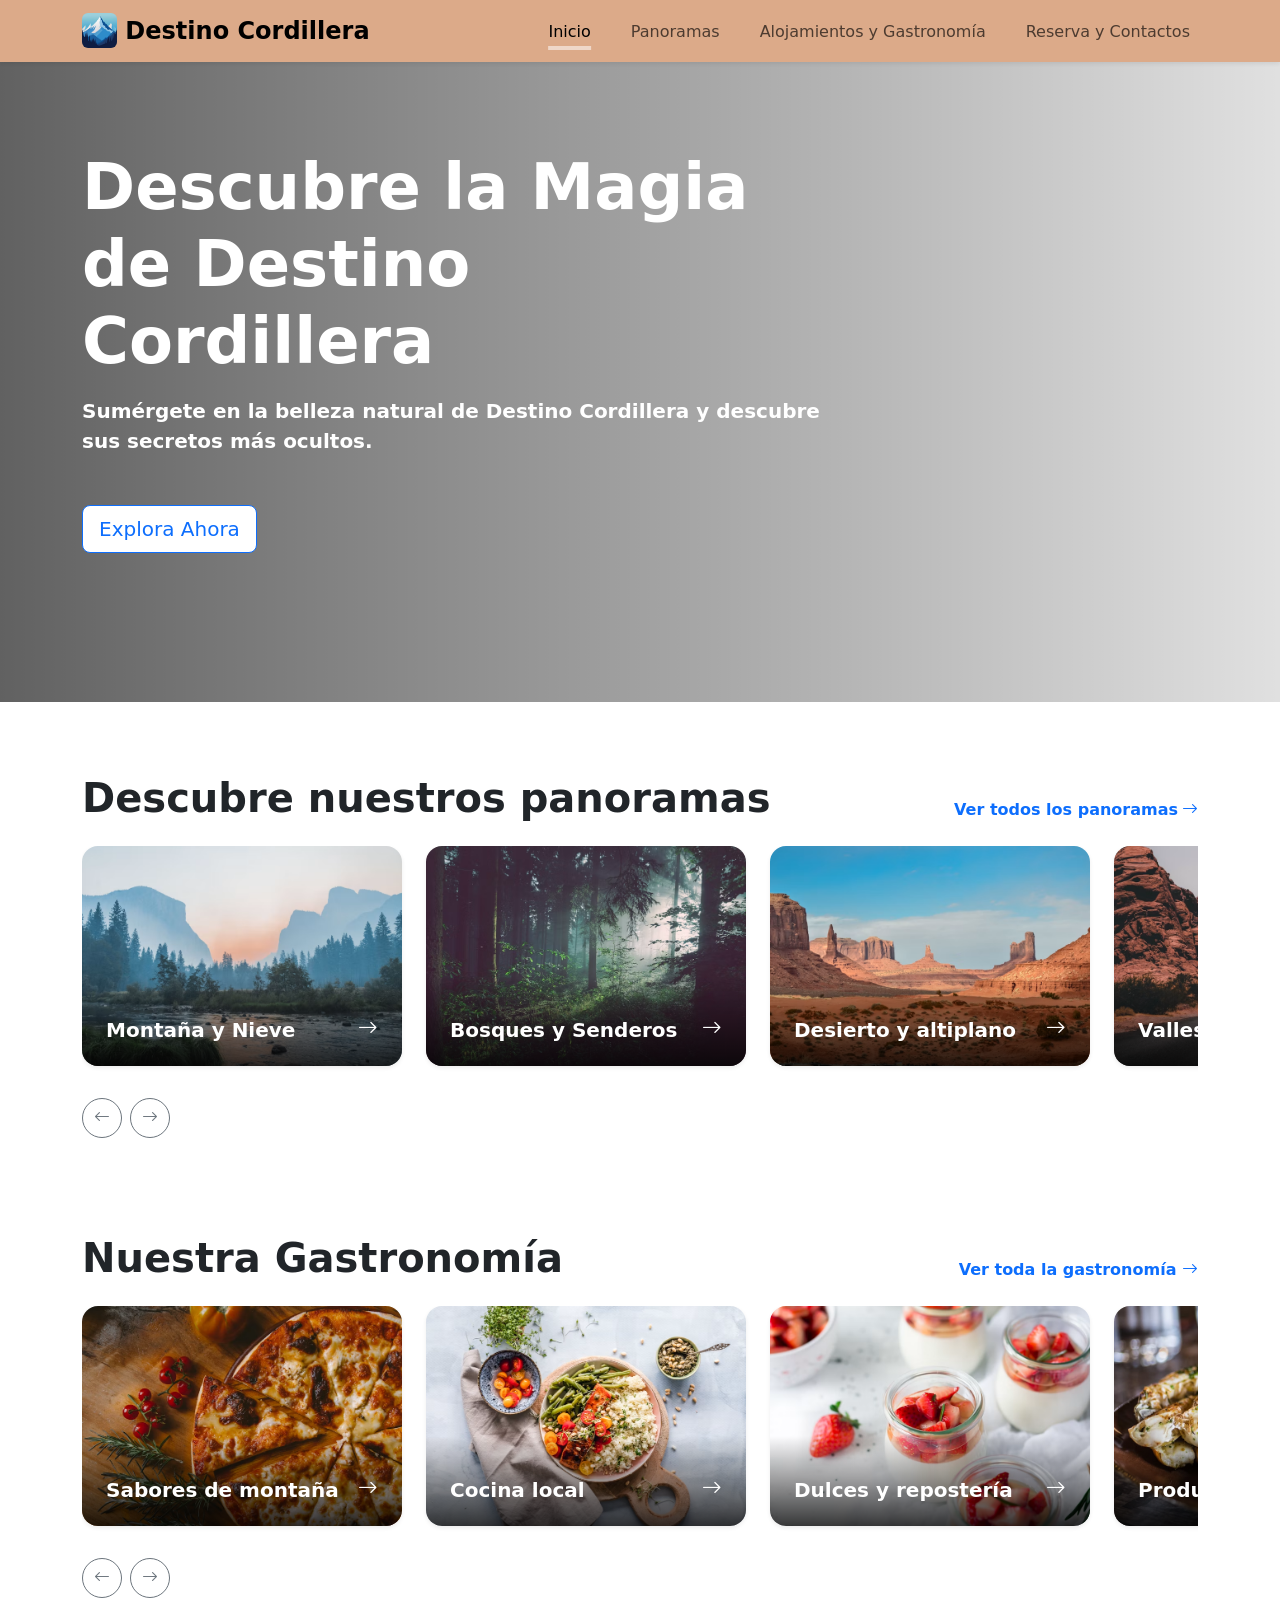
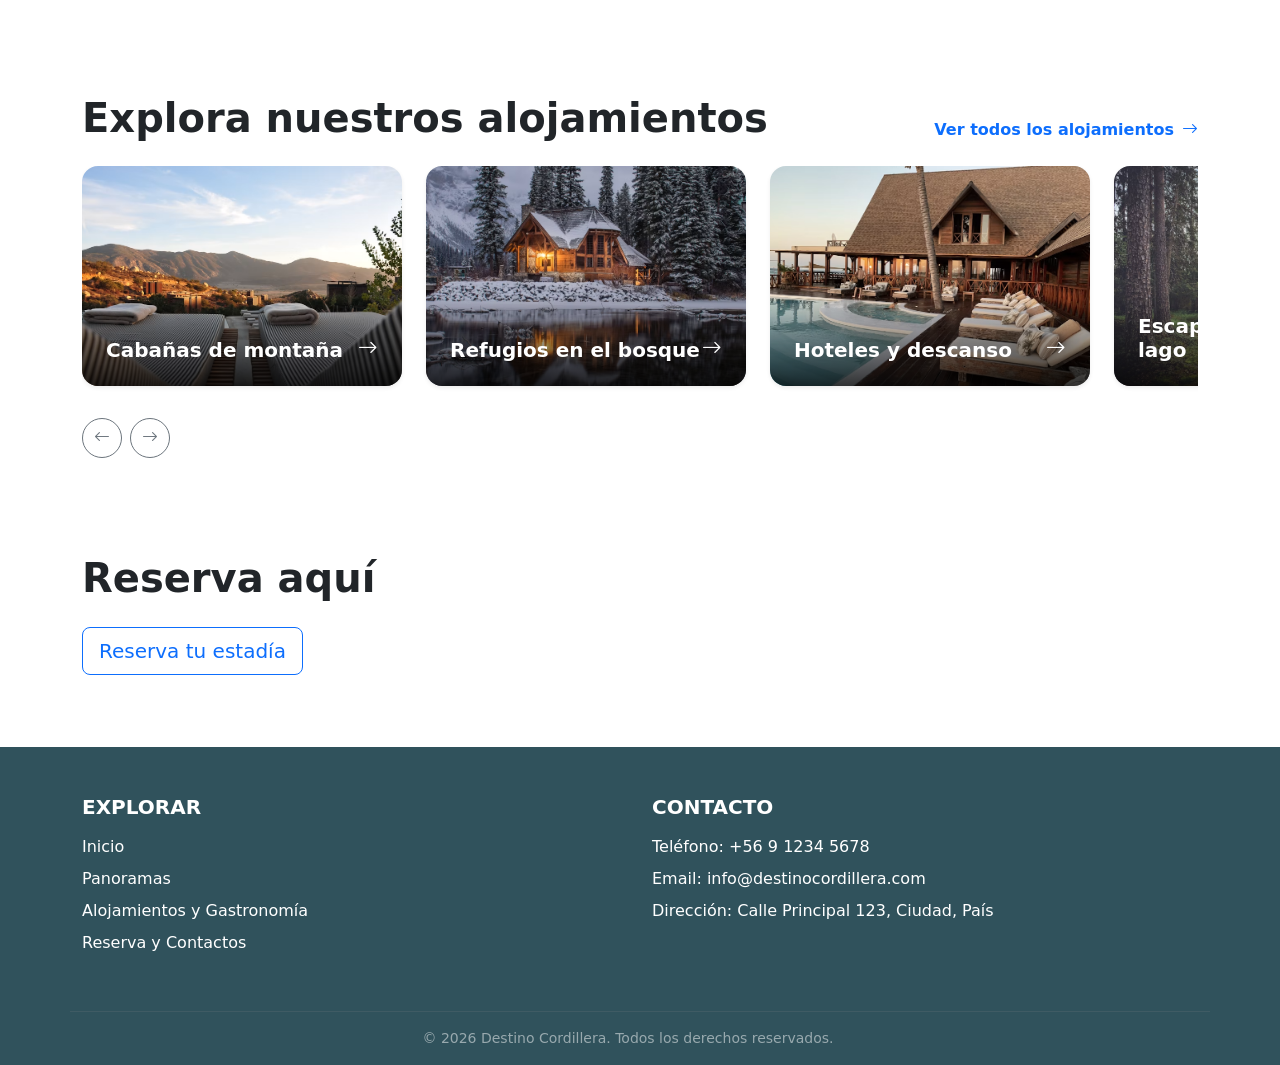
==== commit d25cd841: "arreglo boton" ====
--- a/index.html
+++ b/index.html
@@ -261,7 +261,7 @@
         </section>
 
         <section class="container my-5 py-4">
-            <h2 class="display-6 fw-bold mb-0">Reserva aquí</h2>
+                <h2 class="display-6 fw-bold mb-0">Reserva aquí</h2>
             <a href="reserva.html" class="btn btn-outline-primary btn-white-blue btn-lg">Reserva tu estadía</a>
         </section>
     </main>
--- a/css/styles.css
+++ b/css/styles.css
@@ -76,6 +76,7 @@
     color: var(--color-link);
     background-color: #fff;
     border: 1px solid var(--color-link);
+    margin-top: 25px;
 }
 
 .btn-white-blue:hover,
